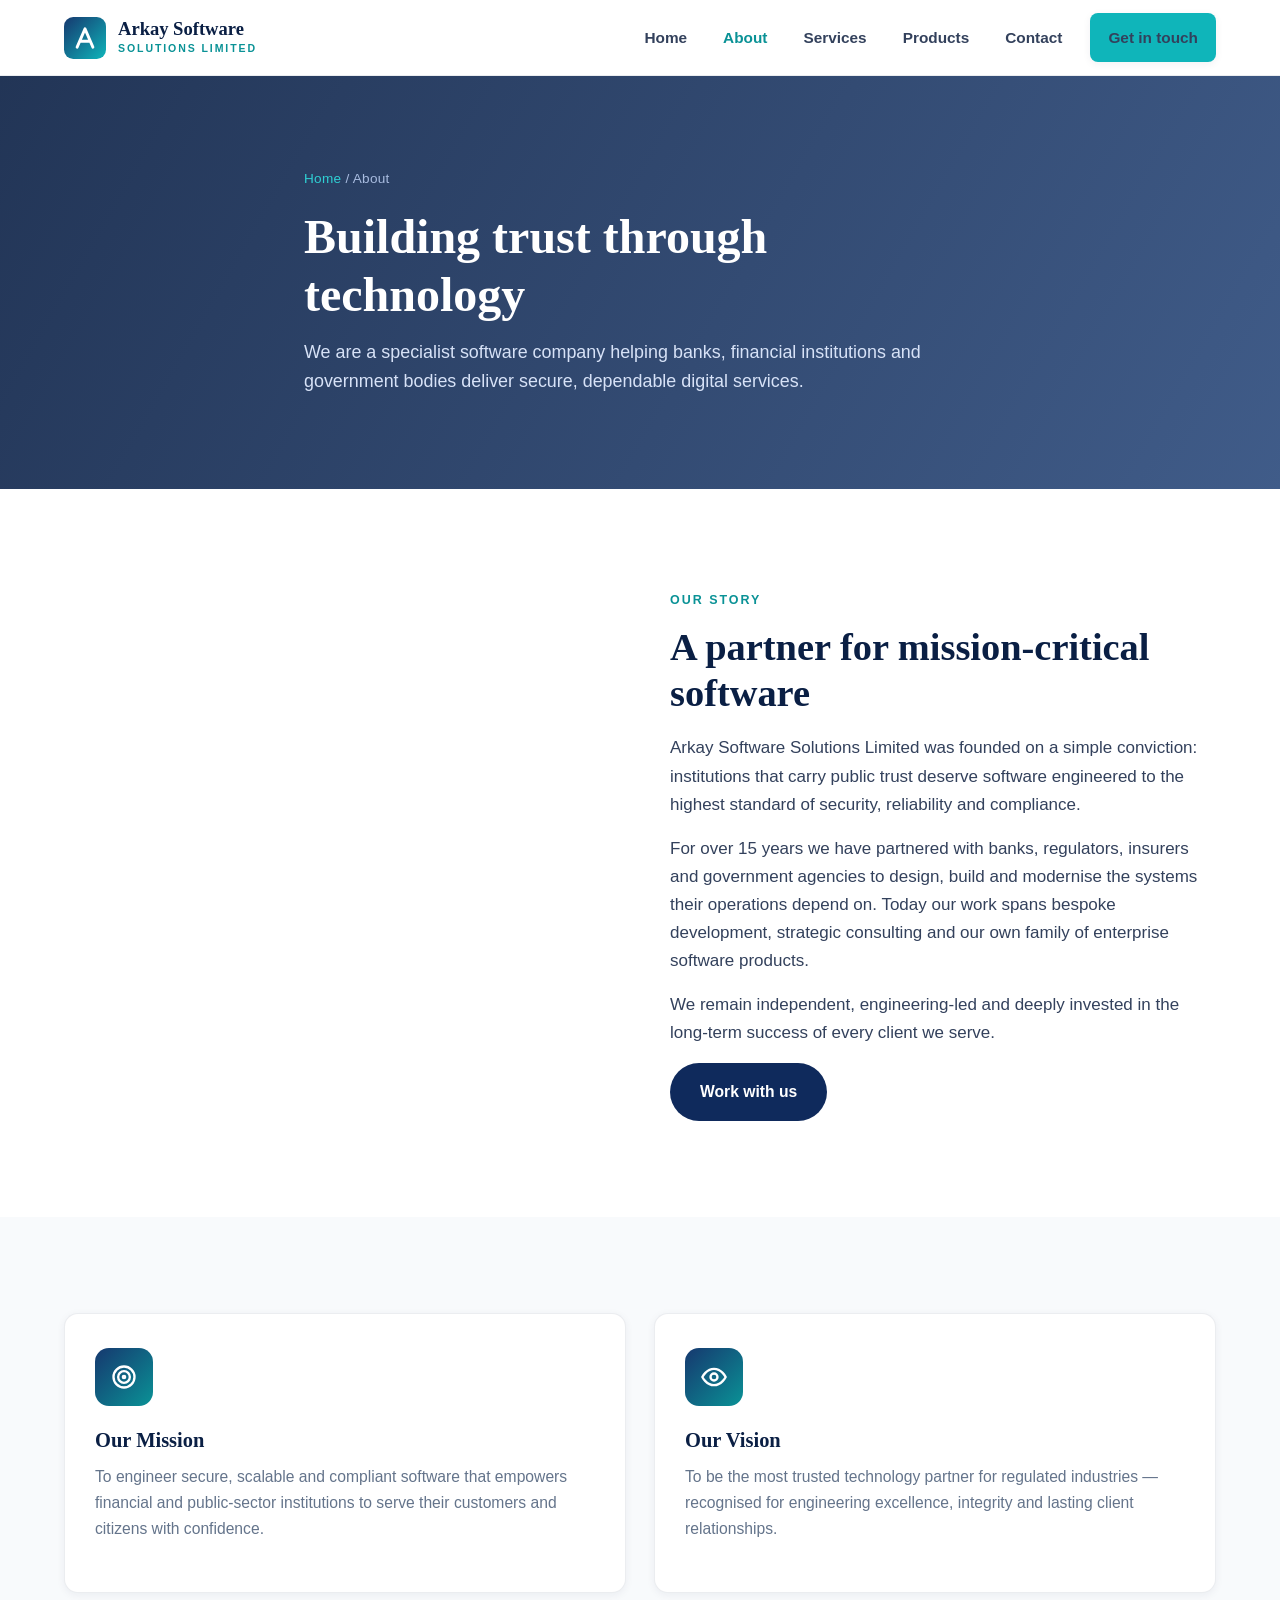
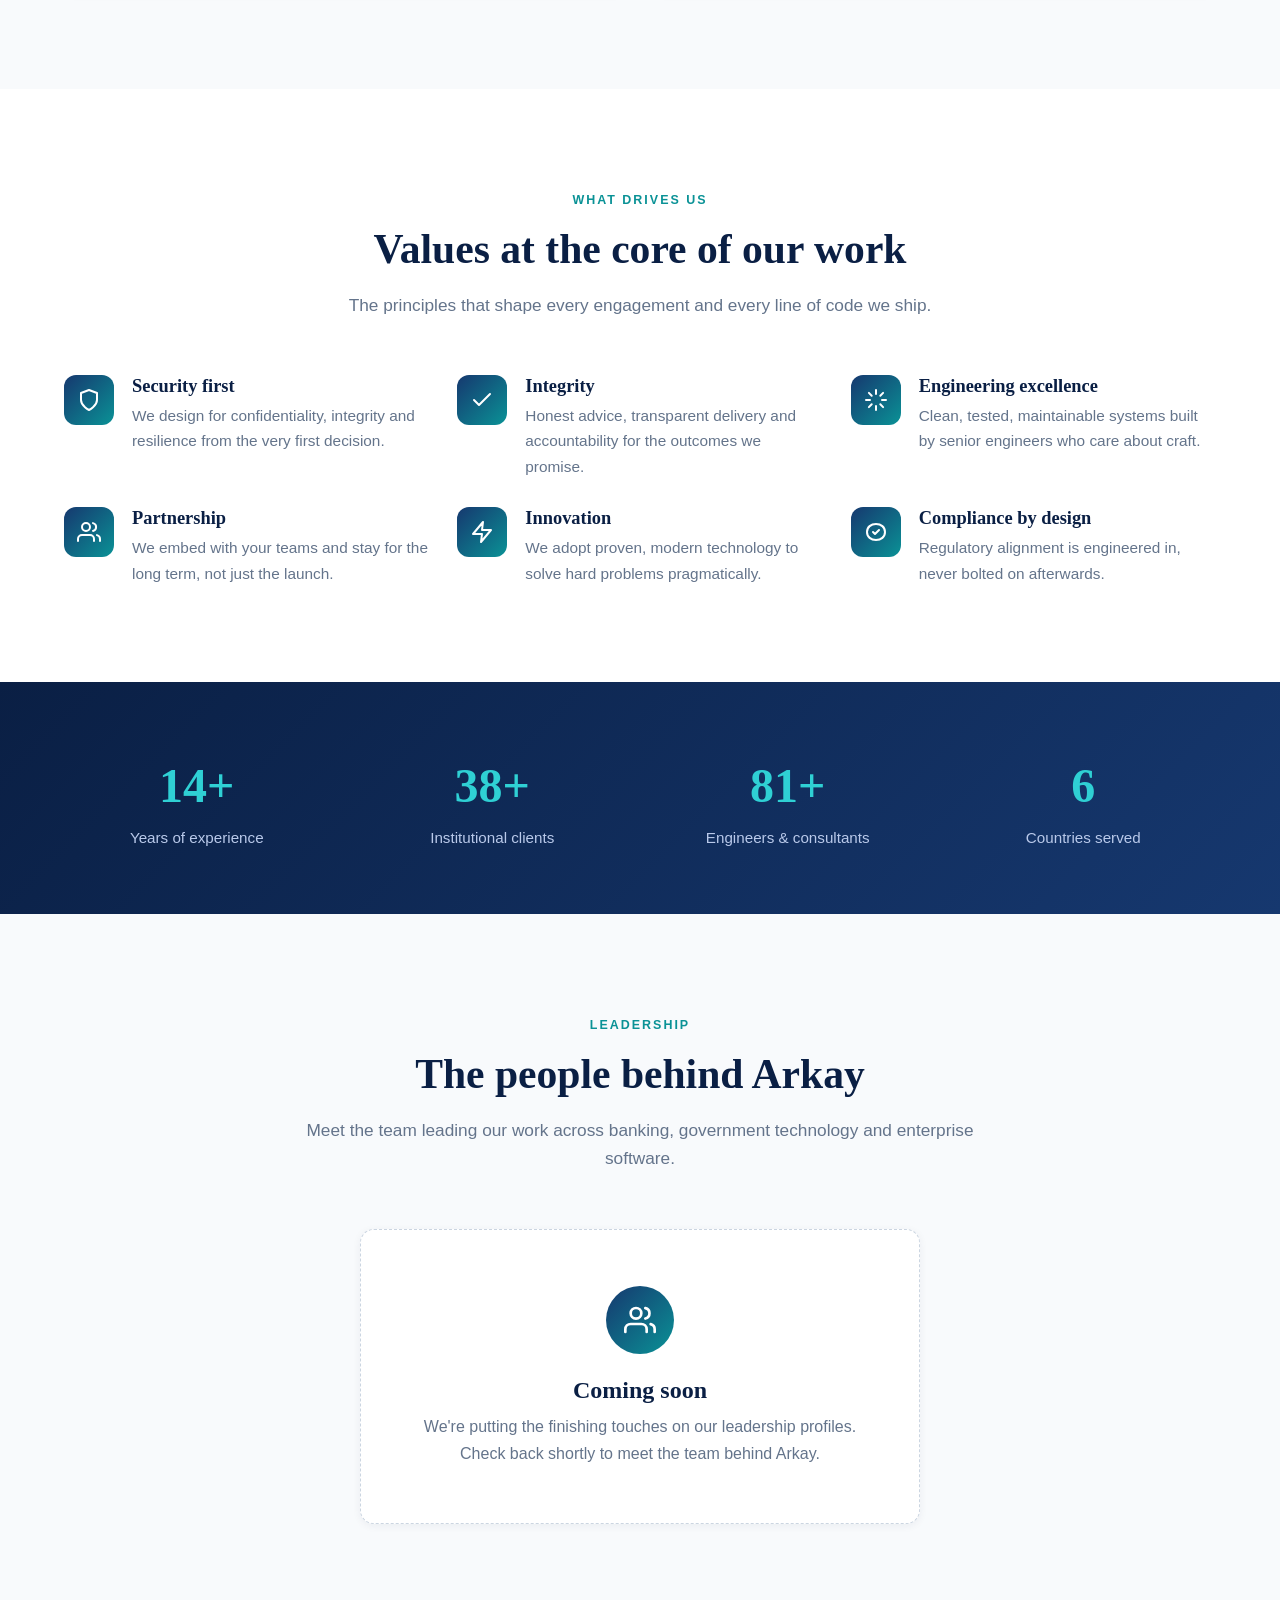
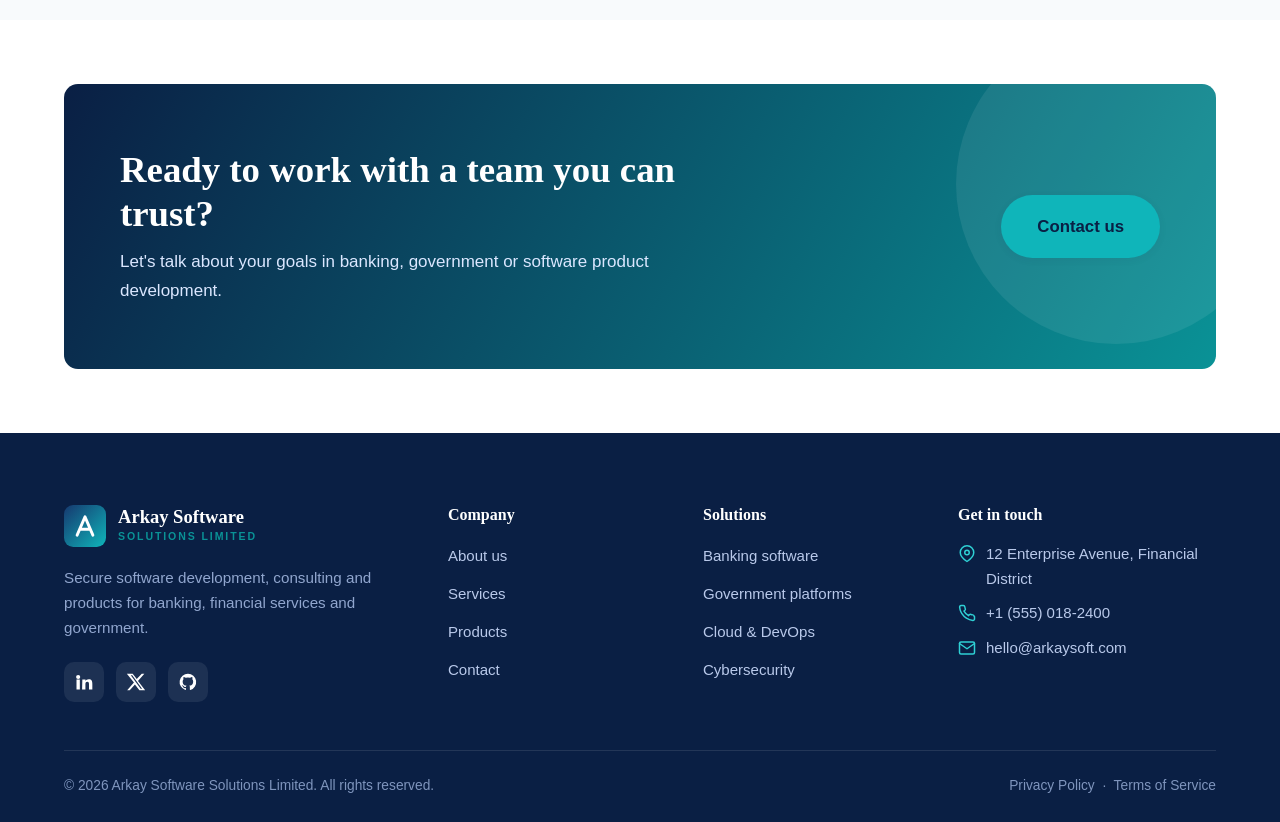
==== about.html @ 817b1aa1 "Add CNAME for custom domain; set leadership to coming soon - Add CNAME file (arkaysoft.com) so the G" ====
<!DOCTYPE html>
<html lang="en">
<head>
  <meta charset="UTF-8" />
  <meta name="viewport" content="width=device-width, initial-scale=1.0" />
  <title>About Us | Arkay Software Solutions Limited</title>
  <meta name="description" content="Learn about Arkay Software Solutions Limited — our mission, values and the team delivering secure software for banking and government since 2009." />
  <link rel="icon" type="image/svg+xml" href="assets/favicon.svg" />
  <link rel="preconnect" href="https://images.unsplash.com" />
  <link rel="stylesheet" href="css/styles.css" />
</head>
<body>
  <header class="site-header">
    <nav class="nav container" aria-label="Primary">
      <a class="brand" href="index.html" aria-label="Arkay Software Solutions — Home">
        <svg class="brand__mark" viewBox="0 0 64 64" aria-hidden="true">
          <defs><linearGradient id="bm" x1="0" y1="0" x2="1" y2="1"><stop offset="0" stop-color="#16386f"/><stop offset="1" stop-color="#0fb5ba"/></linearGradient></defs>
          <rect width="64" height="64" rx="14" fill="url(#bm)"/>
          <path d="M20 46 L32 18 L44 46 M24.5 37 H39.5" fill="none" stroke="#fff" stroke-width="4.4" stroke-linecap="round" stroke-linejoin="round"/>
        </svg>
        <span class="brand__text"><span class="brand__name">Arkay Software</span><span class="brand__tag">Solutions Limited</span></span>
      </a>
      <ul class="nav__links" id="nav-links">
        <li><a href="index.html">Home</a></li>
        <li><a href="about.html" class="active">About</a></li>
        <li><a href="services.html">Services</a></li>
        <li><a href="products.html">Products</a></li>
        <li><a href="contact.html">Contact</a></li>
        <li class="nav__cta"><a href="contact.html" class="btn btn--primary">Get in touch</a></li>
      </ul>
      <button class="nav__toggle" aria-label="Toggle navigation menu" aria-controls="nav-links" aria-expanded="false"><span></span><span></span><span></span></button>
    </nav>
  </header>

  <main>
    <!-- BANNER -->
    <section class="page-banner">
      <div class="container page-banner__inner">
        <div class="breadcrumb"><a href="index.html">Home</a> / About</div>
        <h1>Building trust through technology</h1>
        <p>We are a specialist software company helping banks, financial institutions and government bodies deliver secure, dependable digital services.</p>
      </div>
    </section>

    <!-- STORY -->
    <section class="section">
      <div class="container">
        <div class="split">
          <div class="split__media reveal">
            <img src="https://images.unsplash.com/photo-1600880292203-757bb62b4baf?auto=format&fit=crop&w=1000&q=80" alt="Arkay team in a strategy meeting" loading="lazy" />
            <div class="badge-float">
              <div class="num">2009</div>
              <div class="txt">The year Arkay was founded</div>
            </div>
          </div>
          <div class="split__body reveal">
            <span class="eyebrow">Our story</span>
            <h2>A partner for mission-critical software</h2>
            <p>Arkay Software Solutions Limited was founded on a simple conviction: institutions that carry public trust deserve software engineered to the highest standard of security, reliability and compliance.</p>
            <p>For over 15 years we have partnered with banks, regulators, insurers and government agencies to design, build and modernise the systems their operations depend on. Today our work spans bespoke development, strategic consulting and our own family of enterprise software products.</p>
            <p>We remain independent, engineering-led and deeply invested in the long-term success of every client we serve.</p>
            <a href="contact.html" class="btn btn--dark">Work with us</a>
          </div>
        </div>
      </div>
    </section>

    <!-- MISSION / VISION -->
    <section class="section section--muted">
      <div class="container">
        <div class="grid grid--2">
          <article class="card reveal">
            <div class="card__icon">
              <svg viewBox="0 0 24 24" fill="none" stroke="currentColor" stroke-width="2" stroke-linecap="round" stroke-linejoin="round"><circle cx="12" cy="12" r="9"/><circle cx="12" cy="12" r="5"/><circle cx="12" cy="12" r="1"/></svg>
            </div>
            <h3>Our Mission</h3>
            <p>To engineer secure, scalable and compliant software that empowers financial and public-sector institutions to serve their customers and citizens with confidence.</p>
          </article>
          <article class="card reveal">
            <div class="card__icon">
              <svg viewBox="0 0 24 24" fill="none" stroke="currentColor" stroke-width="2" stroke-linecap="round" stroke-linejoin="round"><path d="M2 12s3.5-7 10-7 10 7 10 7-3.5 7-10 7-10-7-10-7z"/><circle cx="12" cy="12" r="3"/></svg>
            </div>
            <h3>Our Vision</h3>
            <p>To be the most trusted technology partner for regulated industries — recognised for engineering excellence, integrity and lasting client relationships.</p>
          </article>
        </div>
      </div>
    </section>

    <!-- VALUES -->
    <section class="section">
      <div class="container">
        <div class="section-head section-head--center reveal">
          <span class="eyebrow">What drives us</span>
          <h2>Values at the core of our work</h2>
          <p>The principles that shape every engagement and every line of code we ship.</p>
        </div>
        <div class="grid grid--3">
          <div class="value-item reveal">
            <div class="value-item__icon"><svg viewBox="0 0 24 24" fill="none" stroke="currentColor" stroke-width="2" stroke-linecap="round" stroke-linejoin="round"><path d="M12 22s8-4 8-10V5l-8-3-8 3v7c0 6 8 10 8 10z"/></svg></div>
            <div><h3>Security first</h3><p>We design for confidentiality, integrity and resilience from the very first decision.</p></div>
          </div>
          <div class="value-item reveal">
            <div class="value-item__icon"><svg viewBox="0 0 24 24" fill="none" stroke="currentColor" stroke-width="2" stroke-linecap="round" stroke-linejoin="round"><path d="M20 6L9 17l-5-5"/></svg></div>
            <div><h3>Integrity</h3><p>Honest advice, transparent delivery and accountability for the outcomes we promise.</p></div>
          </div>
          <div class="value-item reveal">
            <div class="value-item__icon"><svg viewBox="0 0 24 24" fill="none" stroke="currentColor" stroke-width="2" stroke-linecap="round" stroke-linejoin="round"><path d="M12 2v4M12 18v4M4.9 4.9l2.8 2.8M16.3 16.3l2.8 2.8M2 12h4M18 12h4M4.9 19.1l2.8-2.8M16.3 7.7l2.8-2.8"/></svg></div>
            <div><h3>Engineering excellence</h3><p>Clean, tested, maintainable systems built by senior engineers who care about craft.</p></div>
          </div>
          <div class="value-item reveal">
            <div class="value-item__icon"><svg viewBox="0 0 24 24" fill="none" stroke="currentColor" stroke-width="2" stroke-linecap="round" stroke-linejoin="round"><path d="M17 21v-2a4 4 0 00-4-4H5a4 4 0 00-4 4v2"/><circle cx="9" cy="7" r="4"/><path d="M23 21v-2a4 4 0 00-3-3.9M16 3.1a4 4 0 010 7.8"/></svg></div>
            <div><h3>Partnership</h3><p>We embed with your teams and stay for the long term, not just the launch.</p></div>
          </div>
          <div class="value-item reveal">
            <div class="value-item__icon"><svg viewBox="0 0 24 24" fill="none" stroke="currentColor" stroke-width="2" stroke-linecap="round" stroke-linejoin="round"><polygon points="13 2 3 14 12 14 11 22 21 10 12 10 13 2"/></svg></div>
            <div><h3>Innovation</h3><p>We adopt proven, modern technology to solve hard problems pragmatically.</p></div>
          </div>
          <div class="value-item reveal">
            <div class="value-item__icon"><svg viewBox="0 0 24 24" fill="none" stroke="currentColor" stroke-width="2" stroke-linecap="round" stroke-linejoin="round"><path d="M9 12l2 2 4-4"/><path d="M21 12c0 5-4 8-9 8s-9-3-9-8 4-8 9-8 9 3 9 8z"/></svg></div>
            <div><h3>Compliance by design</h3><p>Regulatory alignment is engineered in, never bolted on afterwards.</p></div>
          </div>
        </div>
      </div>
    </section>

    <!-- STATS -->
    <section class="section section--tight section--navy">
      <div class="container">
        <div class="stats-band">
          <div class="reveal"><div class="num"><span data-count="15" data-suffix="+">0</span></div><div class="label">Years of experience</div></div>
          <div class="reveal"><div class="num"><span data-count="40" data-suffix="+">0</span></div><div class="label">Institutional clients</div></div>
          <div class="reveal"><div class="num"><span data-count="85" data-suffix="+">0</span></div><div class="label">Engineers &amp; consultants</div></div>
          <div class="reveal"><div class="num"><span data-count="6">0</span></div><div class="label">Countries served</div></div>
        </div>
      </div>
    </section>

    <!-- LEADERSHIP -->
    <section class="section section--muted">
      <div class="container">
        <div class="section-head section-head--center reveal">
          <span class="eyebrow">Leadership</span>
          <h2>The people behind Arkay</h2>
          <p>Meet the team leading our work across banking, government technology and enterprise software.</p>
        </div>
        <div class="coming-soon reveal">
          <div class="coming-soon__icon">
            <svg viewBox="0 0 24 24" fill="none" stroke="currentColor" stroke-width="2" stroke-linecap="round" stroke-linejoin="round"><path d="M17 21v-2a4 4 0 00-4-4H5a4 4 0 00-4 4v2"/><circle cx="9" cy="7" r="4"/><path d="M23 21v-2a4 4 0 00-3-3.9M16 3.1a4 4 0 010 7.8"/></svg>
          </div>
          <h3>Coming soon</h3>
          <p>We're putting the finishing touches on our leadership profiles. Check back shortly to meet the team behind Arkay.</p>
        </div>
      </div>
    </section>

    <!-- CTA -->
    <section class="section section--tight">
      <div class="container">
        <div class="cta-band reveal">
          <div class="cta-band__text">
            <h2>Ready to work with a team you can trust?</h2>
            <p>Let's talk about your goals in banking, government or software product development.</p>
          </div>
          <div class="cta-band__actions">
            <a href="contact.html" class="btn btn--primary btn--lg">Contact us</a>
          </div>
        </div>
      </div>
    </section>
  </main>

  <footer class="site-footer">
    <div class="container">
      <div class="footer-grid">
        <div class="footer footer-brand">
          <a class="brand" href="index.html" aria-label="Arkay Software Solutions — Home">
            <svg class="brand__mark" viewBox="0 0 64 64" aria-hidden="true">
              <defs><linearGradient id="fbm" x1="0" y1="0" x2="1" y2="1"><stop offset="0" stop-color="#16386f"/><stop offset="1" stop-color="#0fb5ba"/></linearGradient></defs>
              <rect width="64" height="64" rx="14" fill="url(#fbm)"/>
              <path d="M20 46 L32 18 L44 46 M24.5 37 H39.5" fill="none" stroke="#fff" stroke-width="4.4" stroke-linecap="round" stroke-linejoin="round"/>
            </svg>
            <span class="brand__text"><span class="brand__name">Arkay Software</span><span class="brand__tag">Solutions Limited</span></span>
          </a>
          <p>Secure software development, consulting and products for banking, financial services and government.</p>
          <div class="socials">
            <a href="#" aria-label="LinkedIn"><svg viewBox="0 0 24 24" fill="currentColor"><path d="M4.98 3.5A2.5 2.5 0 002.5 6a2.5 2.5 0 002.48 2.5A2.5 2.5 0 007.5 6 2.5 2.5 0 004.98 3.5zM3 9h4v12H3zM10 9h3.8v1.7h.05c.53-.95 1.83-1.95 3.77-1.95C21.4 8.75 22 11 22 14.1V21h-4v-6.1c0-1.45-.03-3.3-2-3.3-2 0-2.3 1.57-2.3 3.2V21h-4z"/></svg></a>
            <a href="#" aria-label="X"><svg viewBox="0 0 24 24" fill="currentColor"><path d="M18.9 2H22l-7.6 8.7L23 22h-6.9l-5.4-7-6.2 7H1.4l8.1-9.3L1 2h7l4.9 6.5zM17.6 20h1.7L7.5 3.9H5.7z"/></svg></a>
            <a href="#" aria-label="GitHub"><svg viewBox="0 0 24 24" fill="currentColor"><path d="M12 2a10 10 0 00-3.2 19.5c.5.1.7-.2.7-.5v-1.7c-2.8.6-3.4-1.3-3.4-1.3-.5-1.2-1.1-1.5-1.1-1.5-.9-.6.1-.6.1-.6 1 .1 1.5 1 1.5 1 .9 1.6 2.4 1.1 3 .8.1-.6.3-1.1.6-1.4-2.2-.2-4.6-1.1-4.6-5 0-1.1.4-2 1-2.7-.1-.3-.4-1.3.1-2.7 0 0 .8-.3 2.7 1a9.4 9.4 0 015 0c1.9-1.3 2.7-1 2.7-1 .5 1.4.2 2.4.1 2.7.6.7 1 1.6 1 2.7 0 3.9-2.3 4.8-4.6 5 .3.3.6.9.6 1.9v2.8c0 .3.2.6.7.5A10 10 0 0012 2z"/></svg></a>
          </div>
        </div>
        <div class="footer"><h4>Company</h4><ul><li><a href="about.html">About us</a></li><li><a href="services.html">Services</a></li><li><a href="products.html">Products</a></li><li><a href="contact.html">Contact</a></li></ul></div>
        <div class="footer"><h4>Solutions</h4><ul><li><a href="services.html">Banking software</a></li><li><a href="services.html">Government platforms</a></li><li><a href="services.html">Cloud &amp; DevOps</a></li><li><a href="services.html">Cybersecurity</a></li></ul></div>
        <div class="footer">
          <h4>Get in touch</h4>
          <ul class="footer-contact">
            <li><svg viewBox="0 0 24 24" fill="none" stroke="currentColor" stroke-width="2" stroke-linecap="round" stroke-linejoin="round"><path d="M21 10c0 6-9 12-9 12s-9-6-9-12a9 9 0 0118 0z"/><circle cx="12" cy="10" r="3"/></svg>12 Enterprise Avenue, Financial District</li>
            <li><svg viewBox="0 0 24 24" fill="none" stroke="currentColor" stroke-width="2" stroke-linecap="round" stroke-linejoin="round"><path d="M22 16.9v3a2 2 0 01-2.2 2 19.8 19.8 0 01-8.6-3 19.5 19.5 0 01-6-6 19.8 19.8 0 01-3-8.6A2 2 0 014.1 2h3a2 2 0 012 1.7c.1.9.3 1.8.6 2.6a2 2 0 01-.5 2.1L8 9.5a16 16 0 006 6l1.1-1.1a2 2 0 012.1-.5c.8.3 1.7.5 2.6.6a2 2 0 011.7 2z"/></svg>+1 (555) 018-2400</li>
            <li><svg viewBox="0 0 24 24" fill="none" stroke="currentColor" stroke-width="2" stroke-linecap="round" stroke-linejoin="round"><rect x="2" y="4" width="20" height="16" rx="2"/><path d="M22 6l-10 7L2 6"/></svg>hello@arkaysoft.com</li>
          </ul>
        </div>
      </div>
      <div class="footer-bottom">
        <span>&copy; <span data-year>2025</span> Arkay Software Solutions Limited. All rights reserved.</span>
        <span><a href="#">Privacy Policy</a> &nbsp;·&nbsp; <a href="#">Terms of Service</a></span>
      </div>
    </div>
  </footer>

  <script src="js/main.js"></script>
</body>
</html>
---- css/styles.css ----
/* ==========================================================================
   Arkay Software Solutions Limited — Global Stylesheet
   Design system: trust-oriented navy + teal, generous whitespace,
   accessible contrast, responsive from 360px up.
   ========================================================================== */

:root {
  /* Brand palette */
  --navy-900: #0a1f44;
  --navy-800: #0f2a5c;
  --navy-700: #16386f;
  --navy-600: #1e4a8a;
  --teal-500: #0fb5ba;
  --teal-400: #2fd0d4;
  --teal-600: #0a9296;
  --gold-500: #f5a623;

  --ink: #14213d;
  --slate-700: #33415c;
  --slate-500: #64748b;
  --slate-300: #cbd5e1;
  --slate-100: #f1f5f9;
  --slate-50: #f8fafc;
  --white: #ffffff;

  --success: #16a34a;

  /* Typography */
  --font-sans: "Segoe UI", Roboto, "Helvetica Neue", Arial, system-ui, sans-serif;
  --font-head: "Georgia", "Times New Roman", serif;

  /* Layout */
  --maxw: 1200px;
  --radius: 14px;
  --radius-sm: 8px;
  --shadow-sm: 0 2px 8px rgba(10, 31, 68, 0.06);
  --shadow-md: 0 12px 32px rgba(10, 31, 68, 0.12);
  --shadow-lg: 0 24px 60px rgba(10, 31, 68, 0.18);
  --transition: 0.28s cubic-bezier(0.4, 0, 0.2, 1);

  --header-h: 76px;
}

/* Reset ------------------------------------------------------------------ */
*,
*::before,
*::after { box-sizing: border-box; }

html { scroll-behavior: smooth; -webkit-text-size-adjust: 100%; }

body {
  margin: 0;
  font-family: var(--font-sans);
  color: var(--ink);
  background: var(--white);
  line-height: 1.65;
  font-size: 17px;
  -webkit-font-smoothing: antialiased;
}

img { max-width: 100%; display: block; }

a { color: var(--navy-600); text-decoration: none; transition: color var(--transition); }
a:hover { color: var(--teal-600); }

h1, h2, h3, h4 { font-family: var(--font-head); color: var(--navy-900); line-height: 1.2; font-weight: 700; }

p { margin: 0 0 1rem; }

::selection { background: var(--teal-400); color: var(--navy-900); }

/* Utility ---------------------------------------------------------------- */
.container { width: 100%; max-width: var(--maxw); margin-inline: auto; padding-inline: 24px; }

.section { padding-block: 96px; }
.section--tight { padding-block: 64px; }
.section--muted { background: var(--slate-50); }
.section--navy {
  background: linear-gradient(135deg, var(--navy-900), var(--navy-700));
  color: #dbe7ff;
}
.section--navy h2, .section--navy h3 { color: var(--white); }

.eyebrow {
  display: inline-block;
  font-family: var(--font-sans);
  text-transform: uppercase;
  letter-spacing: 0.16em;
  font-size: 0.78rem;
  font-weight: 700;
  color: var(--teal-600);
  margin-bottom: 14px;
}
.section--navy .eyebrow { color: var(--teal-400); }

.section-head { max-width: 720px; margin-bottom: 56px; }
.section-head--center { margin-inline: auto; text-align: center; }
.section-head h2 { font-size: clamp(1.8rem, 3.4vw, 2.6rem); margin: 0 0 16px; }
.section-head p { color: var(--slate-500); font-size: 1.08rem; margin: 0; }
.section--navy .section-head p { color: #b9c9ea; }

.text-teal { color: var(--teal-500); }

/* Buttons ---------------------------------------------------------------- */
.btn {
  display: inline-flex;
  align-items: center;
  gap: 10px;
  font-family: var(--font-sans);
  font-weight: 600;
  font-size: 0.98rem;
  padding: 14px 28px;
  border-radius: 999px;
  border: 2px solid transparent;
  cursor: pointer;
  transition: transform var(--transition), box-shadow var(--transition),
    background var(--transition), color var(--transition);
  white-space: nowrap;
}
.btn:hover { transform: translateY(-2px); }
.btn--primary { background: var(--teal-500); color: var(--navy-900); box-shadow: var(--shadow-sm); }
.btn--primary:hover { background: var(--teal-400); color: var(--navy-900); box-shadow: var(--shadow-md); }
.btn--ghost { background: transparent; color: var(--white); border-color: rgba(255, 255, 255, 0.55); }
.btn--ghost:hover { background: rgba(255, 255, 255, 0.12); color: var(--white); }
.btn--dark { background: var(--navy-800); color: var(--white); }
.btn--dark:hover { background: var(--navy-900); color: var(--white); }
.btn--lg { padding: 16px 34px; font-size: 1.05rem; }

/* Header ----------------------------------------------------------------- */
.site-header {
  position: sticky;
  top: 0;
  z-index: 100;
  height: var(--header-h);
  background: rgba(255, 255, 255, 0.88);
  backdrop-filter: saturate(180%) blur(12px);
  border-bottom: 1px solid rgba(10, 31, 68, 0.08);
  transition: box-shadow var(--transition);
}
.site-header.scrolled { box-shadow: var(--shadow-sm); }
.nav {
  height: 100%;
  display: flex;
  align-items: center;
  justify-content: space-between;
  gap: 24px;
}
.brand { display: flex; align-items: center; gap: 12px; font-family: var(--font-head); font-weight: 700; }
.brand__mark { width: 42px; height: 42px; flex: none; }
.brand__text { line-height: 1.05; }
.brand__name { font-size: 1.16rem; color: var(--navy-900); display: block; }
.brand__tag { font-family: var(--font-sans); font-size: 0.66rem; letter-spacing: 0.18em; text-transform: uppercase; color: var(--teal-600); font-weight: 700; }

.nav__links { display: flex; align-items: center; gap: 4px; list-style: none; margin: 0; padding: 0; }
.nav__links a {
  display: block;
  padding: 10px 16px;
  font-family: var(--font-sans);
  font-weight: 600;
  font-size: 0.96rem;
  color: var(--slate-700);
  border-radius: var(--radius-sm);
}
.nav__links a:hover { color: var(--navy-900); background: var(--slate-100); }
.nav__links a.active { color: var(--teal-600); }
.nav__cta { margin-left: 8px; }

.nav__toggle {
  display: none;
  width: 44px; height: 44px;
  border: none; background: transparent; cursor: pointer;
  flex-direction: column; justify-content: center; gap: 5px;
}
.nav__toggle span { display: block; height: 2.5px; width: 24px; background: var(--navy-900); border-radius: 2px; transition: transform var(--transition), opacity var(--transition); }
.nav__toggle.open span:nth-child(1) { transform: translateY(7.5px) rotate(45deg); }
.nav__toggle.open span:nth-child(2) { opacity: 0; }
.nav__toggle.open span:nth-child(3) { transform: translateY(-7.5px) rotate(-45deg); }

/* Hero ------------------------------------------------------------------- */
.hero {
  position: relative;
  color: var(--white);
  padding-block: 120px;
  overflow: hidden;
  background: linear-gradient(120deg, rgba(10, 31, 68, 0.92), rgba(15, 42, 92, 0.80)),
    url("https://images.unsplash.com/photo-1451187580459-43490279c0fa?auto=format&fit=crop&w=1920&q=80") center/cover no-repeat;
}
.hero::after {
  content: "";
  position: absolute; inset: 0;
  background: radial-gradient(circle at 78% 30%, rgba(15, 181, 186, 0.28), transparent 45%);
  pointer-events: none;
}
.hero__inner { position: relative; z-index: 1; max-width: 720px; }
.hero__badge {
  display: inline-flex; align-items: center; gap: 8px;
  background: rgba(255, 255, 255, 0.1);
  border: 1px solid rgba(255, 255, 255, 0.22);
  padding: 8px 16px; border-radius: 999px;
  font-size: 0.82rem; font-weight: 600; letter-spacing: 0.04em; margin-bottom: 26px;
}
.hero__badge .dot { width: 8px; height: 8px; border-radius: 50%; background: var(--teal-400); box-shadow: 0 0 0 4px rgba(47, 208, 212, 0.25); }
.hero h1 { color: var(--white); font-size: clamp(2.2rem, 5.2vw, 3.8rem); margin: 0 0 22px; }
.hero h1 span { color: var(--teal-400); }
.hero__lead { font-size: 1.2rem; color: #d7e2f7; max-width: 600px; margin-bottom: 34px; }
.hero__actions { display: flex; flex-wrap: wrap; gap: 16px; }
.hero__stats {
  display: flex; flex-wrap: wrap; gap: 40px; margin-top: 56px;
  padding-top: 34px; border-top: 1px solid rgba(255, 255, 255, 0.16);
}
.hero__stat .num { font-family: var(--font-head); font-size: 2.2rem; font-weight: 700; color: var(--white); }
.hero__stat .label { font-size: 0.86rem; color: #b9c9ea; letter-spacing: 0.03em; }

/* Page banner (interior pages) ------------------------------------------ */
.page-banner {
  position: relative;
  color: var(--white);
  padding-block: 92px;
  background: linear-gradient(120deg, rgba(10, 31, 68, 0.90), rgba(22, 56, 111, 0.82)),
    url("https://images.unsplash.com/photo-1497366216548-37526070297c?auto=format&fit=crop&w=1920&q=80") center/cover no-repeat;
}
.page-banner__inner { position: relative; z-index: 1; max-width: 720px; }
.page-banner h1 { color: var(--white); font-size: clamp(2rem, 4.4vw, 3rem); margin: 0 0 14px; }
.page-banner p { color: #d7e2f7; font-size: 1.12rem; margin: 0; max-width: 620px; }
.breadcrumb { font-family: var(--font-sans); font-size: 0.85rem; color: #a9bce0; margin-bottom: 18px; letter-spacing: 0.02em; }
.breadcrumb a { color: var(--teal-400); }

/* Trust bar -------------------------------------------------------------- */
.trustbar { background: var(--white); border-bottom: 1px solid var(--slate-100); }
.trustbar__inner { display: flex; flex-wrap: wrap; align-items: center; justify-content: center; gap: 14px 44px; padding-block: 28px; }
.trustbar__label { font-size: 0.8rem; text-transform: uppercase; letter-spacing: 0.16em; color: var(--slate-500); font-weight: 700; }
.trustbar__item { display: flex; align-items: center; gap: 10px; color: var(--slate-700); font-weight: 600; font-size: 0.95rem; }
.trustbar__item svg { width: 22px; height: 22px; color: var(--teal-600); }

/* Grid + cards ----------------------------------------------------------- */
.grid { display: grid; gap: 28px; }
.grid--2 { grid-template-columns: repeat(2, 1fr); }
.grid--3 { grid-template-columns: repeat(3, 1fr); }
.grid--4 { grid-template-columns: repeat(4, 1fr); }

.card {
  background: var(--white);
  border: 1px solid rgba(10, 31, 68, 0.08);
  border-radius: var(--radius);
  padding: 34px 30px;
  box-shadow: var(--shadow-sm);
  transition: transform var(--transition), box-shadow var(--transition), border-color var(--transition);
  height: 100%;
}
.card:hover { transform: translateY(-6px); box-shadow: var(--shadow-md); border-color: rgba(15, 181, 186, 0.35); }
.card__icon {
  width: 58px; height: 58px; border-radius: 14px;
  display: grid; place-items: center; margin-bottom: 22px;
  background: linear-gradient(135deg, var(--navy-700), var(--teal-600));
  color: var(--white);
}
.card__icon svg { width: 28px; height: 28px; }
.card h3 { font-size: 1.28rem; margin: 0 0 12px; }
.card p { color: var(--slate-500); margin: 0 0 16px; font-size: 0.98rem; }
.card__link { font-family: var(--font-sans); font-weight: 700; font-size: 0.9rem; color: var(--teal-600); display: inline-flex; align-items: center; gap: 6px; }
.card__link svg { width: 16px; height: 16px; transition: transform var(--transition); }
.card:hover .card__link svg { transform: translateX(4px); }
.card ul { margin: 0; padding-left: 18px; color: var(--slate-500); font-size: 0.95rem; }
.card ul li { margin-bottom: 6px; }

/* Feature split ---------------------------------------------------------- */
.split { display: grid; grid-template-columns: 1fr 1fr; gap: 60px; align-items: center; }
.split--reverse .split__media { order: 2; }
.split__media { position: relative; }
.split__media img { border-radius: var(--radius); box-shadow: var(--shadow-md); width: 100%; object-fit: cover; }
.split__media .badge-float {
  position: absolute; bottom: -22px; left: -22px;
  background: var(--white); border-radius: var(--radius);
  box-shadow: var(--shadow-md); padding: 18px 22px;
  display: flex; align-items: center; gap: 14px; max-width: 260px;
}
.split__media .badge-float .num { font-family: var(--font-head); font-size: 1.7rem; color: var(--navy-900); font-weight: 700; }
.split__media .badge-float .txt { font-size: 0.82rem; color: var(--slate-500); }
.split h2 { font-size: clamp(1.7rem, 3vw, 2.4rem); margin: 0 0 18px; }
.split p { color: var(--slate-700); }

.check-list { list-style: none; margin: 22px 0 30px; padding: 0; }
.check-list li { display: flex; align-items: flex-start; gap: 12px; margin-bottom: 14px; color: var(--slate-700); }
.check-list svg { width: 22px; height: 22px; flex: none; color: var(--teal-600); margin-top: 2px; }

/* Stats band ------------------------------------------------------------- */
.stats-band { display: grid; grid-template-columns: repeat(4, 1fr); gap: 30px; text-align: center; }
.stats-band .num { font-family: var(--font-head); font-size: clamp(2rem, 4vw, 3rem); font-weight: 700; color: var(--white); }
.stats-band .num span { color: var(--teal-400); }
.stats-band .label { color: #b9c9ea; font-size: 0.95rem; }

/* Industries ------------------------------------------------------------- */
.industry-card {
  position: relative; border-radius: var(--radius); overflow: hidden;
  min-height: 320px; display: flex; align-items: flex-end;
  color: var(--white); box-shadow: var(--shadow-sm);
  transition: transform var(--transition), box-shadow var(--transition);
}
.industry-card:hover { transform: translateY(-6px); box-shadow: var(--shadow-lg); }
.industry-card img { position: absolute; inset: 0; width: 100%; height: 100%; object-fit: cover; z-index: 0; transition: transform 0.5s ease; }
.industry-card:hover img { transform: scale(1.06); }
.industry-card::after { content: ""; position: absolute; inset: 0; background: linear-gradient(180deg, rgba(10, 31, 68, 0) 30%, rgba(10, 31, 68, 0.92) 100%); z-index: 1; }
.industry-card__body { position: relative; z-index: 2; padding: 28px; }
.industry-card__body h3 { color: var(--white); font-size: 1.35rem; margin: 0 0 8px; }
.industry-card__body p { color: #d7e2f7; font-size: 0.94rem; margin: 0; }

/* Process ---------------------------------------------------------------- */
.process { counter-reset: step; display: grid; grid-template-columns: repeat(4, 1fr); gap: 28px; }
.process__step { position: relative; padding-top: 20px; }
.process__step .n {
  width: 52px; height: 52px; border-radius: 50%;
  background: var(--white); border: 2px solid var(--teal-500);
  color: var(--navy-900); font-family: var(--font-head); font-weight: 700; font-size: 1.3rem;
  display: grid; place-items: center; margin-bottom: 18px;
}
.process__step h3 { font-size: 1.15rem; margin: 0 0 8px; }
.process__step p { color: var(--slate-500); font-size: 0.95rem; margin: 0; }

/* Testimonials ----------------------------------------------------------- */
.quote-card { background: var(--white); border-radius: var(--radius); padding: 34px; box-shadow: var(--shadow-sm); border: 1px solid rgba(10,31,68,0.06); height: 100%; }
.quote-card .stars { color: var(--gold-500); margin-bottom: 14px; letter-spacing: 2px; }
.quote-card blockquote { margin: 0 0 22px; font-size: 1.05rem; color: var(--slate-700); font-style: italic; }
.quote-card .who { display: flex; align-items: center; gap: 14px; }
.quote-card .avatar { width: 46px; height: 46px; border-radius: 50%; background: linear-gradient(135deg, var(--navy-700), var(--teal-600)); color: #fff; display: grid; place-items: center; font-weight: 700; font-family: var(--font-head); }
.quote-card .who strong { display: block; color: var(--navy-900); font-family: var(--font-sans); font-size: 0.98rem; }
.quote-card .who span { font-size: 0.85rem; color: var(--slate-500); }

/* Products --------------------------------------------------------------- */
.product {
  display: grid; grid-template-columns: 1.05fr 1fr; gap: 44px; align-items: center;
  background: var(--white); border: 1px solid rgba(10,31,68,0.08);
  border-radius: var(--radius); overflow: hidden; box-shadow: var(--shadow-sm);
}
.product + .product { margin-top: 40px; }
.product--reverse .product__media { order: 2; }
.product__media { min-height: 320px; position: relative; }
.product__media img { position: absolute; inset: 0; width: 100%; height: 100%; object-fit: cover; }
.product__body { padding: 44px; }
.product__tag { display: inline-block; font-size: 0.72rem; text-transform: uppercase; letter-spacing: 0.14em; font-weight: 700; color: var(--teal-600); background: rgba(15,181,186,0.1); padding: 5px 12px; border-radius: 999px; margin-bottom: 16px; }
.product__body h3 { font-size: 1.6rem; margin: 0 0 14px; }
.product__body p { color: var(--slate-500); }
.tag-row { display: flex; flex-wrap: wrap; gap: 8px; margin-top: 20px; }
.pill { font-size: 0.8rem; font-weight: 600; color: var(--slate-700); background: var(--slate-100); padding: 6px 14px; border-radius: 999px; }

/* CTA band --------------------------------------------------------------- */
.cta-band {
  position: relative; overflow: hidden; border-radius: var(--radius);
  padding: 64px 56px; color: var(--white);
  background: linear-gradient(120deg, var(--navy-900), var(--teal-600));
  display: flex; align-items: center; justify-content: space-between; gap: 40px; flex-wrap: wrap;
}
.cta-band::after { content: ""; position: absolute; right: -60px; top: -60px; width: 320px; height: 320px; border-radius: 50%; background: rgba(255,255,255,0.08); }
.cta-band__text { position: relative; z-index: 1; max-width: 620px; }
.cta-band h2 { color: var(--white); font-size: clamp(1.7rem, 3vw, 2.3rem); margin: 0 0 12px; }
.cta-band p { color: #dbe7ff; margin: 0; }
.cta-band__actions { position: relative; z-index: 1; display: flex; gap: 14px; flex-wrap: wrap; }

/* Contact ---------------------------------------------------------------- */
.contact-grid { display: grid; grid-template-columns: 1fr 1.1fr; gap: 50px; }
.info-item { display: flex; gap: 16px; margin-bottom: 26px; }
.info-item__icon { width: 48px; height: 48px; flex: none; border-radius: 12px; background: var(--slate-100); color: var(--teal-600); display: grid; place-items: center; }
.info-item__icon svg { width: 22px; height: 22px; }
.info-item h4 { margin: 0 0 4px; font-size: 1.05rem; }
.info-item p { margin: 0; color: var(--slate-500); font-size: 0.96rem; }

.form-card { background: var(--white); border-radius: var(--radius); box-shadow: var(--shadow-md); padding: 40px; border: 1px solid rgba(10,31,68,0.06); }
.field { margin-bottom: 20px; }
.field label { display: block; font-weight: 600; font-size: 0.9rem; margin-bottom: 8px; color: var(--navy-800); }
.field input, .field select, .field textarea {
  width: 100%; font-family: var(--font-sans); font-size: 1rem;
  padding: 13px 16px; border: 1.5px solid var(--slate-300); border-radius: var(--radius-sm);
  background: var(--slate-50); color: var(--ink); transition: border-color var(--transition), box-shadow var(--transition);
}
.field input:focus, .field select:focus, .field textarea:focus {
  outline: none; border-color: var(--teal-500); background: var(--white);
  box-shadow: 0 0 0 4px rgba(15, 181, 186, 0.14);
}
.field textarea { resize: vertical; min-height: 130px; }
.field-row { display: grid; grid-template-columns: 1fr 1fr; gap: 20px; }
.form-note { font-size: 0.85rem; color: var(--slate-500); margin-top: 6px; }
.form-status { margin-top: 16px; padding: 14px 18px; border-radius: var(--radius-sm); font-size: 0.95rem; font-weight: 600; display: none; }
.form-status.show { display: block; }
.form-status.ok { background: rgba(22, 163, 74, 0.1); color: var(--success); border: 1px solid rgba(22,163,74,0.3); }
.form-status.err { background: rgba(220, 38, 38, 0.08); color: #dc2626; border: 1px solid rgba(220,38,38,0.3); }

/* Value / about ---------------------------------------------------------- */
.value-item { display: flex; gap: 18px; align-items: flex-start; }
.value-item__icon { width: 50px; height: 50px; flex: none; border-radius: 12px; background: linear-gradient(135deg, var(--navy-700), var(--teal-600)); color: #fff; display: grid; place-items: center; }
.value-item__icon svg { width: 24px; height: 24px; }
.value-item h3 { font-size: 1.15rem; margin: 0 0 6px; }
.value-item p { color: var(--slate-500); font-size: 0.96rem; margin: 0; }

.team-card { text-align: center; }
.team-card .photo { width: 100%; aspect-ratio: 1/1; border-radius: var(--radius); object-fit: cover; margin-bottom: 18px; box-shadow: var(--shadow-sm); }
.team-card h3 { font-size: 1.15rem; margin: 0 0 4px; }
.team-card .role { color: var(--teal-600); font-weight: 600; font-size: 0.9rem; font-family: var(--font-sans); }

.coming-soon {
  max-width: 560px; margin-inline: auto; text-align: center;
  background: var(--white); border: 1px dashed var(--slate-300);
  border-radius: var(--radius); padding: 56px 40px; box-shadow: var(--shadow-sm);
}
.coming-soon__icon {
  width: 68px; height: 68px; margin: 0 auto 22px; border-radius: 50%;
  display: grid; place-items: center; color: var(--white);
  background: linear-gradient(135deg, var(--navy-700), var(--teal-600));
}
.coming-soon__icon svg { width: 32px; height: 32px; }
.coming-soon h3 { font-size: 1.5rem; margin: 0 0 10px; }
.coming-soon p { color: var(--slate-500); margin: 0; font-size: 1rem; }

/* FAQ -------------------------------------------------------------------- */
.faq { max-width: 820px; margin-inline: auto; }
.faq__item { border: 1px solid rgba(10,31,68,0.1); border-radius: var(--radius-sm); margin-bottom: 14px; overflow: hidden; background: var(--white); }
.faq__q { width: 100%; text-align: left; background: none; border: none; cursor: pointer; padding: 20px 24px; font-family: var(--font-head); font-weight: 700; font-size: 1.08rem; color: var(--navy-900); display: flex; justify-content: space-between; align-items: center; gap: 16px; }
.faq__q .icon { flex: none; width: 24px; height: 24px; transition: transform var(--transition); color: var(--teal-600); }
.faq__item.open .faq__q .icon { transform: rotate(45deg); }
.faq__a { max-height: 0; overflow: hidden; transition: max-height var(--transition); }
.faq__a p { padding: 0 24px 22px; margin: 0; color: var(--slate-500); }

/* Footer ----------------------------------------------------------------- */
.site-footer { background: var(--navy-900); color: #b9c9ea; padding-top: 72px; }
.footer-grid { display: grid; grid-template-columns: 1.6fr 1fr 1fr 1.2fr; gap: 40px; padding-bottom: 48px; }
.footer-brand .brand__name { color: #fff; }
.footer-brand p { color: #91a6ce; font-size: 0.95rem; margin: 18px 0 22px; max-width: 320px; }
.footer h4 { color: #fff; font-size: 1rem; margin: 0 0 18px; }
.footer ul { list-style: none; margin: 0; padding: 0; }
.footer ul li { margin-bottom: 10px; }
.footer ul a { color: #b9c9ea; font-size: 0.94rem; }
.footer ul a:hover { color: var(--teal-400); }
.footer-contact li { display: flex; gap: 10px; align-items: flex-start; font-size: 0.94rem; }
.footer-contact svg { width: 18px; height: 18px; flex: none; color: var(--teal-400); margin-top: 3px; }
.socials { display: flex; gap: 12px; margin-top: 20px; }
.socials a { width: 40px; height: 40px; border-radius: 10px; background: rgba(255,255,255,0.08); display: grid; place-items: center; color: #fff; transition: background var(--transition), transform var(--transition); }
.socials a:hover { background: var(--teal-600); transform: translateY(-3px); color: #fff; }
.socials svg { width: 20px; height: 20px; }
.footer-bottom { border-top: 1px solid rgba(255,255,255,0.1); padding-block: 24px; display: flex; justify-content: space-between; flex-wrap: wrap; gap: 12px; font-size: 0.86rem; color: #7f95bd; }
.footer-bottom a { color: #7f95bd; }
.footer-bottom a:hover { color: var(--teal-400); }

/* Reveal on scroll ------------------------------------------------------- */
.reveal { opacity: 0; transform: translateY(28px); transition: opacity 0.7s ease, transform 0.7s ease; }
.reveal.visible { opacity: 1; transform: none; }

/* Responsive ------------------------------------------------------------- */
@media (max-width: 960px) {
  .grid--3, .grid--4 { grid-template-columns: repeat(2, 1fr); }
  .split, .contact-grid, .product { grid-template-columns: 1fr; gap: 36px; }
  .split--reverse .split__media, .product--reverse .product__media { order: 0; }
  .stats-band { grid-template-columns: repeat(2, 1fr); }
  .process { grid-template-columns: repeat(2, 1fr); }
  .footer-grid { grid-template-columns: 1fr 1fr; }
  .product__media { min-height: 260px; }
}

@media (max-width: 720px) {
  .nav__links {
    position: fixed;
    top: var(--header-h); left: 0; right: 0;
    flex-direction: column; align-items: stretch;
    background: var(--white);
    padding: 16px 20px 28px;
    gap: 4px;
    box-shadow: var(--shadow-md);
    transform: translateY(-140%);
    transition: transform var(--transition);
    max-height: calc(100vh - var(--header-h)); overflow-y: auto;
  }
  .nav__links.open { transform: translateY(0); }
  .nav__links a { padding: 14px 12px; border-radius: var(--radius-sm); }
  .nav__cta { margin: 8px 0 0; }
  .nav__cta .btn { width: 100%; justify-content: center; }
  .nav__toggle { display: flex; }
  .section { padding-block: 68px; }
  .hero { padding-block: 88px; }
  .hero__stats { gap: 26px; }
  .cta-band { padding: 44px 30px; }
  .grid--3, .grid--4, .field-row { grid-template-columns: 1fr; }
  .split__media .badge-float { left: 12px; bottom: 12px; }
}

@media (max-width: 420px) {
  body { font-size: 16px; }
  .stats-band, .footer-grid { grid-template-columns: 1fr; }
  .process { grid-template-columns: 1fr; }
  .product__body, .form-card { padding: 28px 22px; }
}

@media (prefers-reduced-motion: reduce) {
  html { scroll-behavior: auto; }
  .reveal { opacity: 1; transform: none; transition: none; }
  * { animation: none !important; }
}
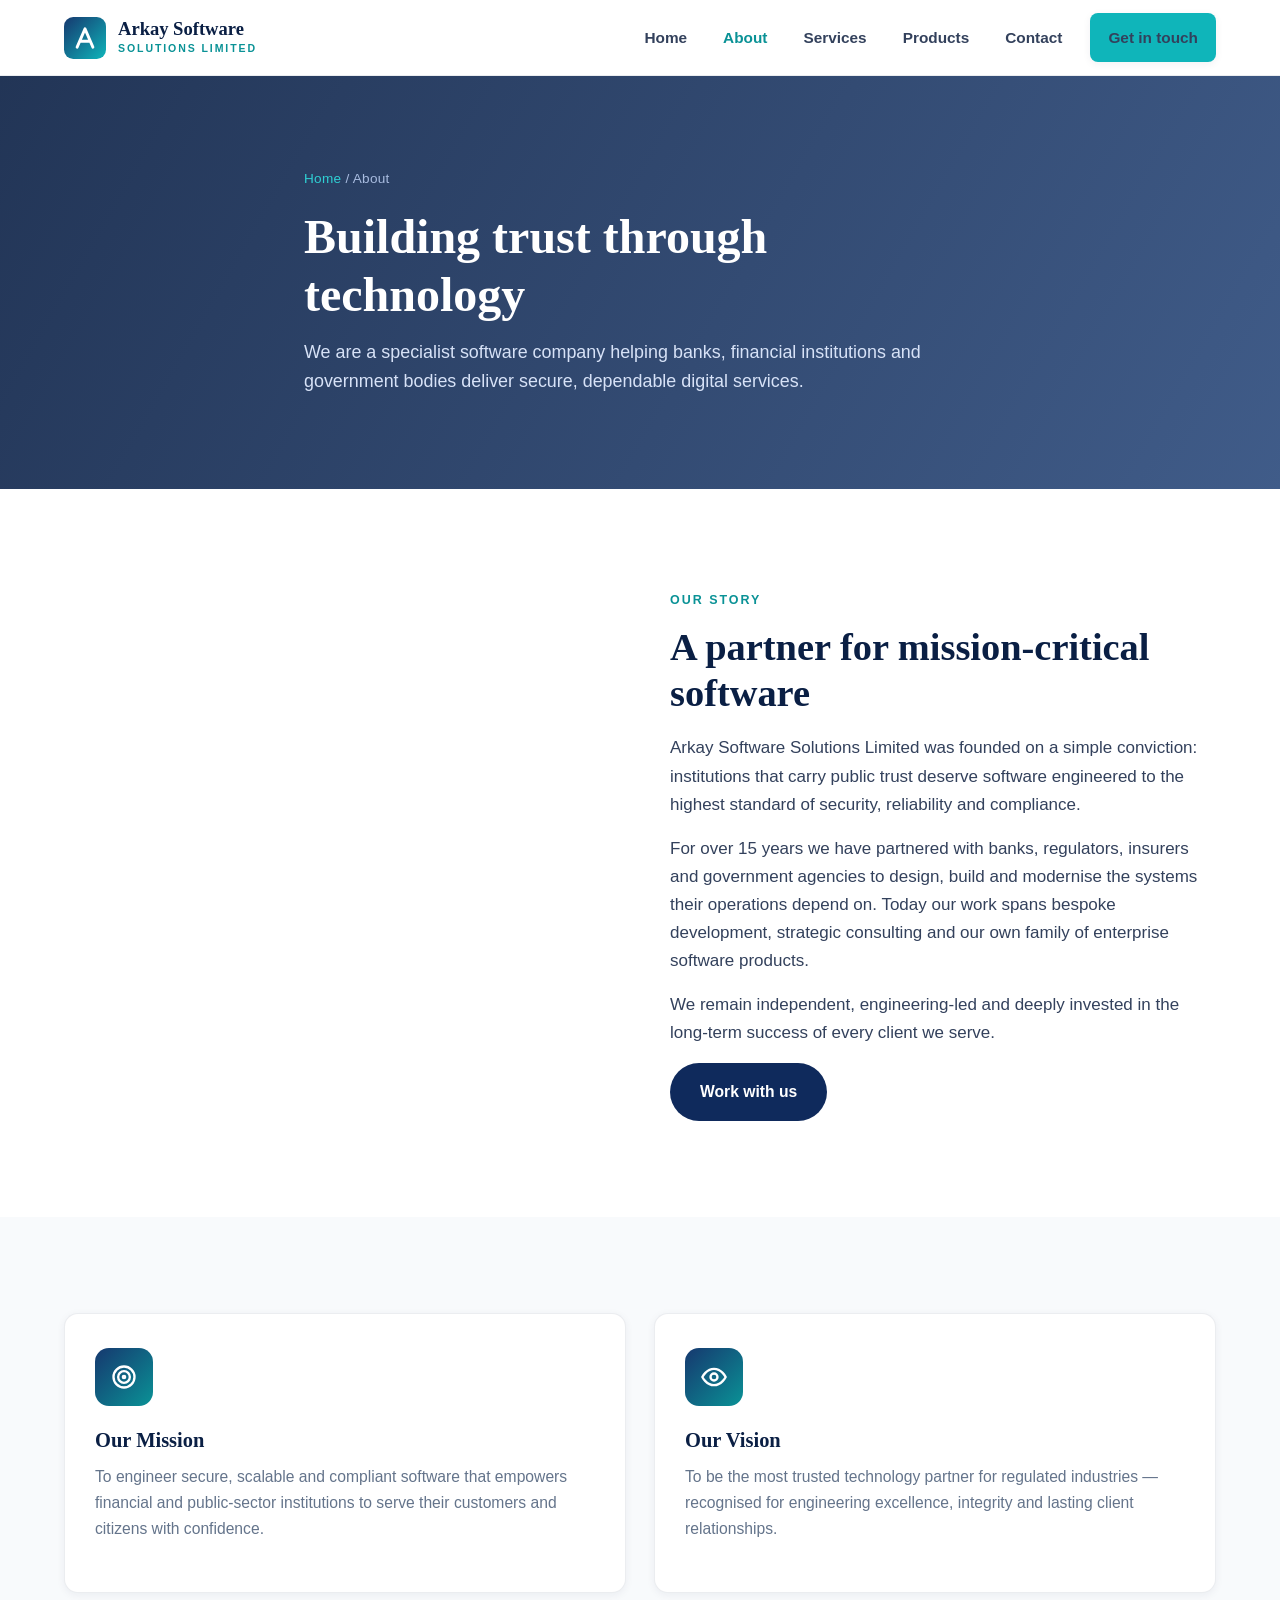
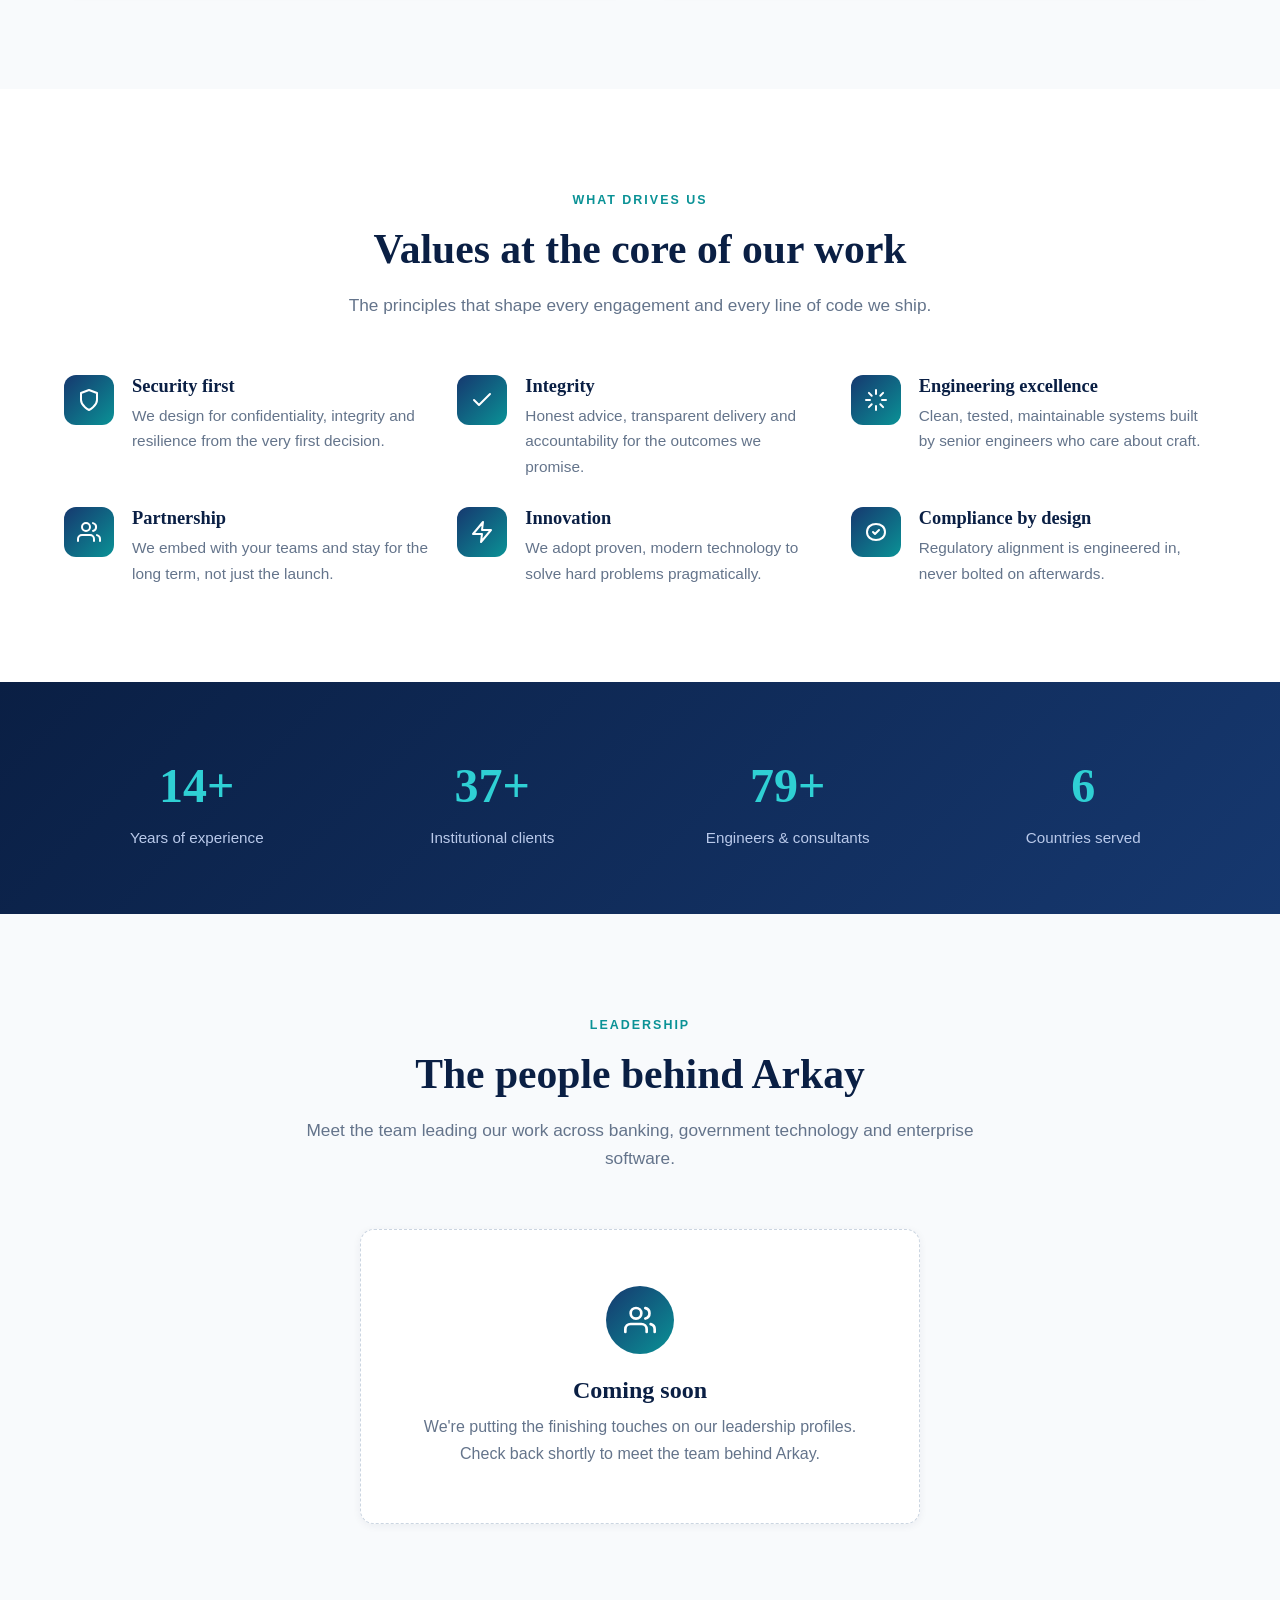
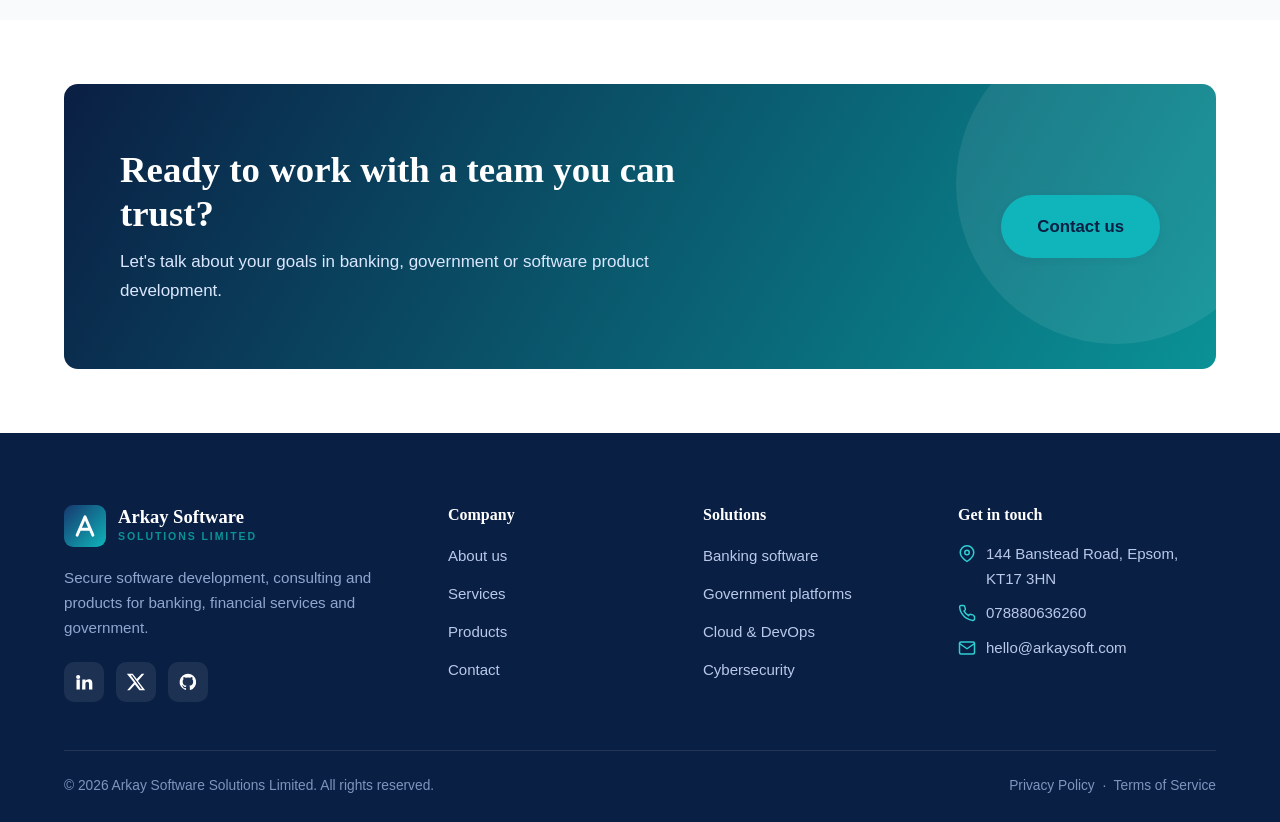
==== commit c679cdce: "Update contact details to Companies House registered office - Address: 144 Banstead Road, Epsom, Eng" ====
--- a/about.html
+++ b/about.html
@@ -194,8 +194,8 @@
         <div class="footer">
           <h4>Get in touch</h4>
           <ul class="footer-contact">
-            <li><svg viewBox="0 0 24 24" fill="none" stroke="currentColor" stroke-width="2" stroke-linecap="round" stroke-linejoin="round"><path d="M21 10c0 6-9 12-9 12s-9-6-9-12a9 9 0 0118 0z"/><circle cx="12" cy="10" r="3"/></svg>12 Enterprise Avenue, Financial District</li>
-            <li><svg viewBox="0 0 24 24" fill="none" stroke="currentColor" stroke-width="2" stroke-linecap="round" stroke-linejoin="round"><path d="M22 16.9v3a2 2 0 01-2.2 2 19.8 19.8 0 01-8.6-3 19.5 19.5 0 01-6-6 19.8 19.8 0 01-3-8.6A2 2 0 014.1 2h3a2 2 0 012 1.7c.1.9.3 1.8.6 2.6a2 2 0 01-.5 2.1L8 9.5a16 16 0 006 6l1.1-1.1a2 2 0 012.1-.5c.8.3 1.7.5 2.6.6a2 2 0 011.7 2z"/></svg>+1 (555) 018-2400</li>
+            <li><svg viewBox="0 0 24 24" fill="none" stroke="currentColor" stroke-width="2" stroke-linecap="round" stroke-linejoin="round"><path d="M21 10c0 6-9 12-9 12s-9-6-9-12a9 9 0 0118 0z"/><circle cx="12" cy="10" r="3"/></svg>144 Banstead Road, Epsom, KT17 3HN</li>
+            <li><svg viewBox="0 0 24 24" fill="none" stroke="currentColor" stroke-width="2" stroke-linecap="round" stroke-linejoin="round"><path d="M22 16.9v3a2 2 0 01-2.2 2 19.8 19.8 0 01-8.6-3 19.5 19.5 0 01-6-6 19.8 19.8 0 01-3-8.6A2 2 0 014.1 2h3a2 2 0 012 1.7c.1.9.3 1.8.6 2.6a2 2 0 01-.5 2.1L8 9.5a16 16 0 006 6l1.1-1.1a2 2 0 012.1-.5c.8.3 1.7.5 2.6.6a2 2 0 011.7 2z"/></svg>078880636260</li>
             <li><svg viewBox="0 0 24 24" fill="none" stroke="currentColor" stroke-width="2" stroke-linecap="round" stroke-linejoin="round"><rect x="2" y="4" width="20" height="16" rx="2"/><path d="M22 6l-10 7L2 6"/></svg>hello@arkaysoft.com</li>
           </ul>
         </div>
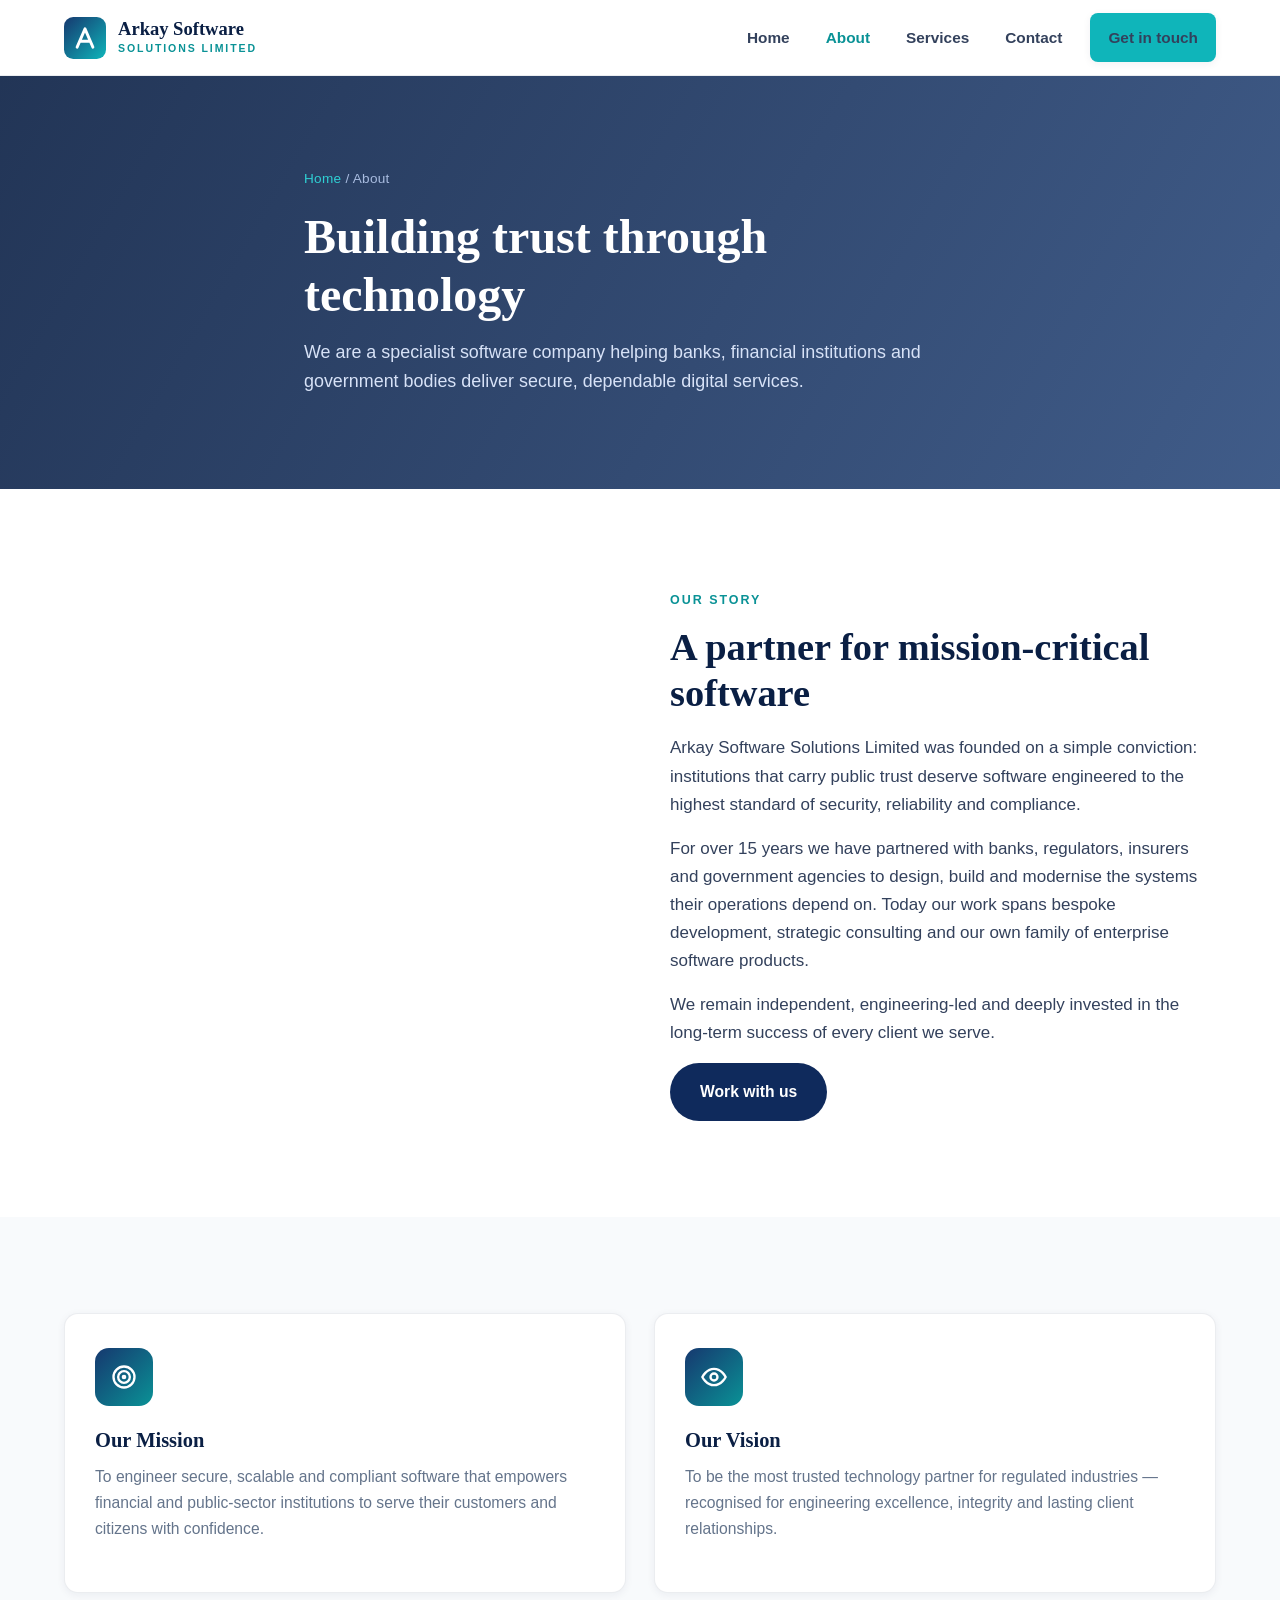
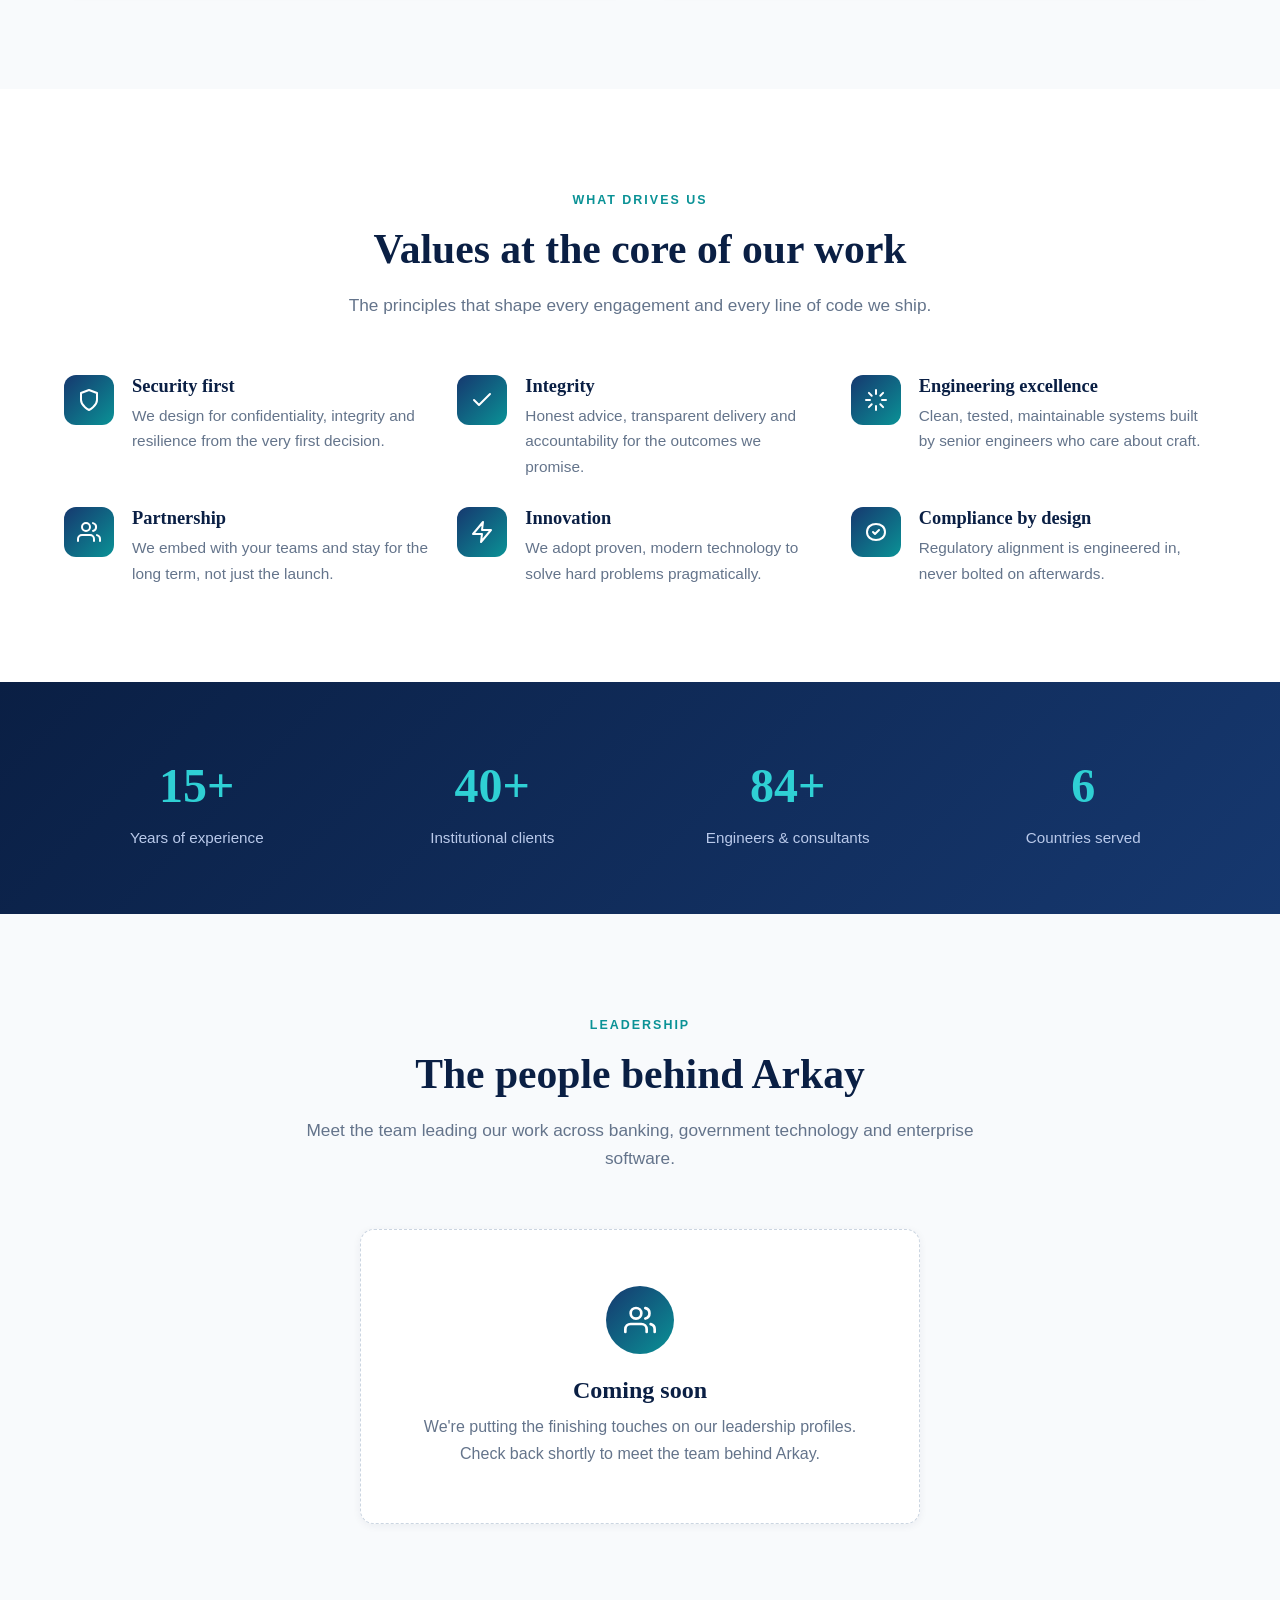
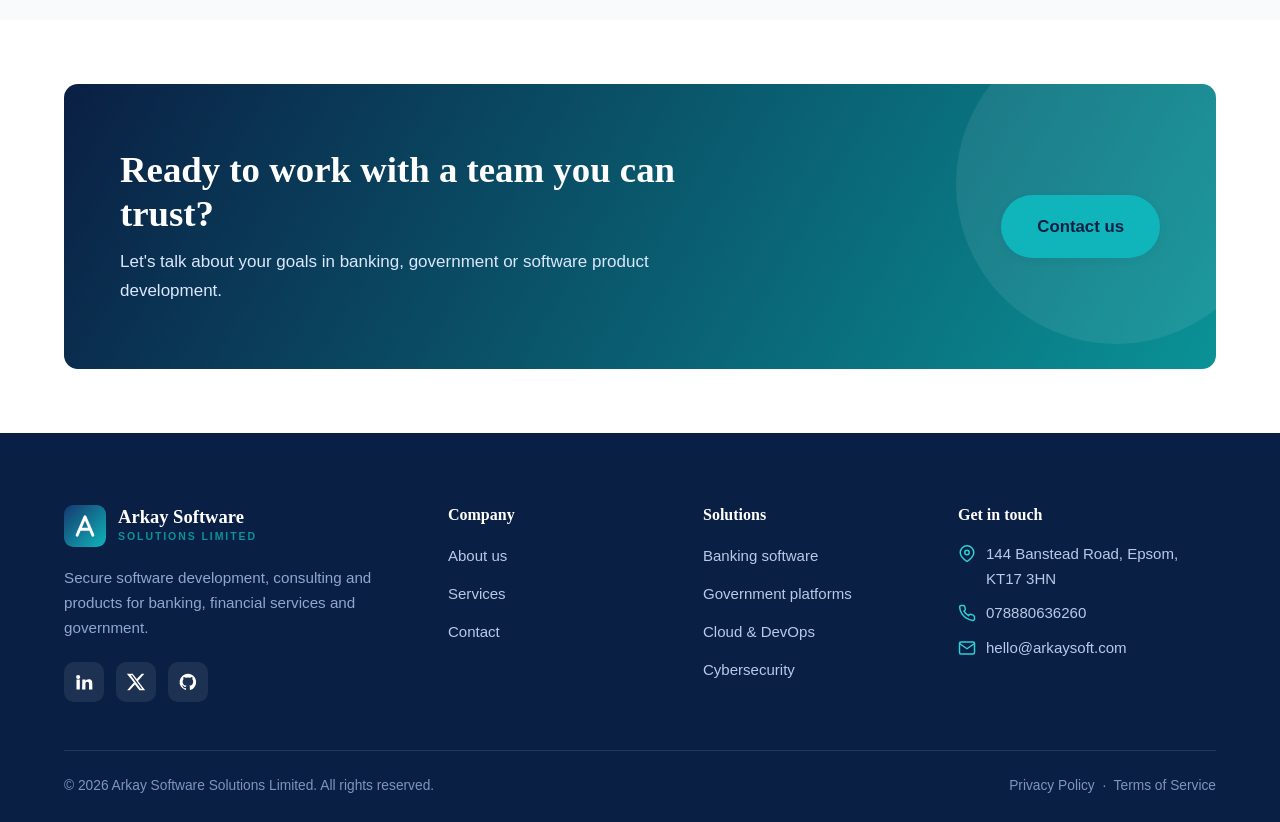
==== commit 9824a4ef: "Hide Products page from navigation - Remove Products from the header nav on all pages - Remove the p" ====
--- a/about.html
+++ b/about.html
@@ -24,7 +24,6 @@
         <li><a href="index.html">Home</a></li>
         <li><a href="about.html" class="active">About</a></li>
         <li><a href="services.html">Services</a></li>
-        <li><a href="products.html">Products</a></li>
         <li><a href="contact.html">Contact</a></li>
         <li class="nav__cta"><a href="contact.html" class="btn btn--primary">Get in touch</a></li>
       </ul>
@@ -189,7 +188,7 @@
             <a href="#" aria-label="GitHub"><svg viewBox="0 0 24 24" fill="currentColor"><path d="M12 2a10 10 0 00-3.2 19.5c.5.1.7-.2.7-.5v-1.7c-2.8.6-3.4-1.3-3.4-1.3-.5-1.2-1.1-1.5-1.1-1.5-.9-.6.1-.6.1-.6 1 .1 1.5 1 1.5 1 .9 1.6 2.4 1.1 3 .8.1-.6.3-1.1.6-1.4-2.2-.2-4.6-1.1-4.6-5 0-1.1.4-2 1-2.7-.1-.3-.4-1.3.1-2.7 0 0 .8-.3 2.7 1a9.4 9.4 0 015 0c1.9-1.3 2.7-1 2.7-1 .5 1.4.2 2.4.1 2.7.6.7 1 1.6 1 2.7 0 3.9-2.3 4.8-4.6 5 .3.3.6.9.6 1.9v2.8c0 .3.2.6.7.5A10 10 0 0012 2z"/></svg></a>
           </div>
         </div>
-        <div class="footer"><h4>Company</h4><ul><li><a href="about.html">About us</a></li><li><a href="services.html">Services</a></li><li><a href="products.html">Products</a></li><li><a href="contact.html">Contact</a></li></ul></div>
+        <div class="footer"><h4>Company</h4><ul><li><a href="about.html">About us</a></li><li><a href="services.html">Services</a></li><li><a href="contact.html">Contact</a></li></ul></div>
         <div class="footer"><h4>Solutions</h4><ul><li><a href="services.html">Banking software</a></li><li><a href="services.html">Government platforms</a></li><li><a href="services.html">Cloud &amp; DevOps</a></li><li><a href="services.html">Cybersecurity</a></li></ul></div>
         <div class="footer">
           <h4>Get in touch</h4>
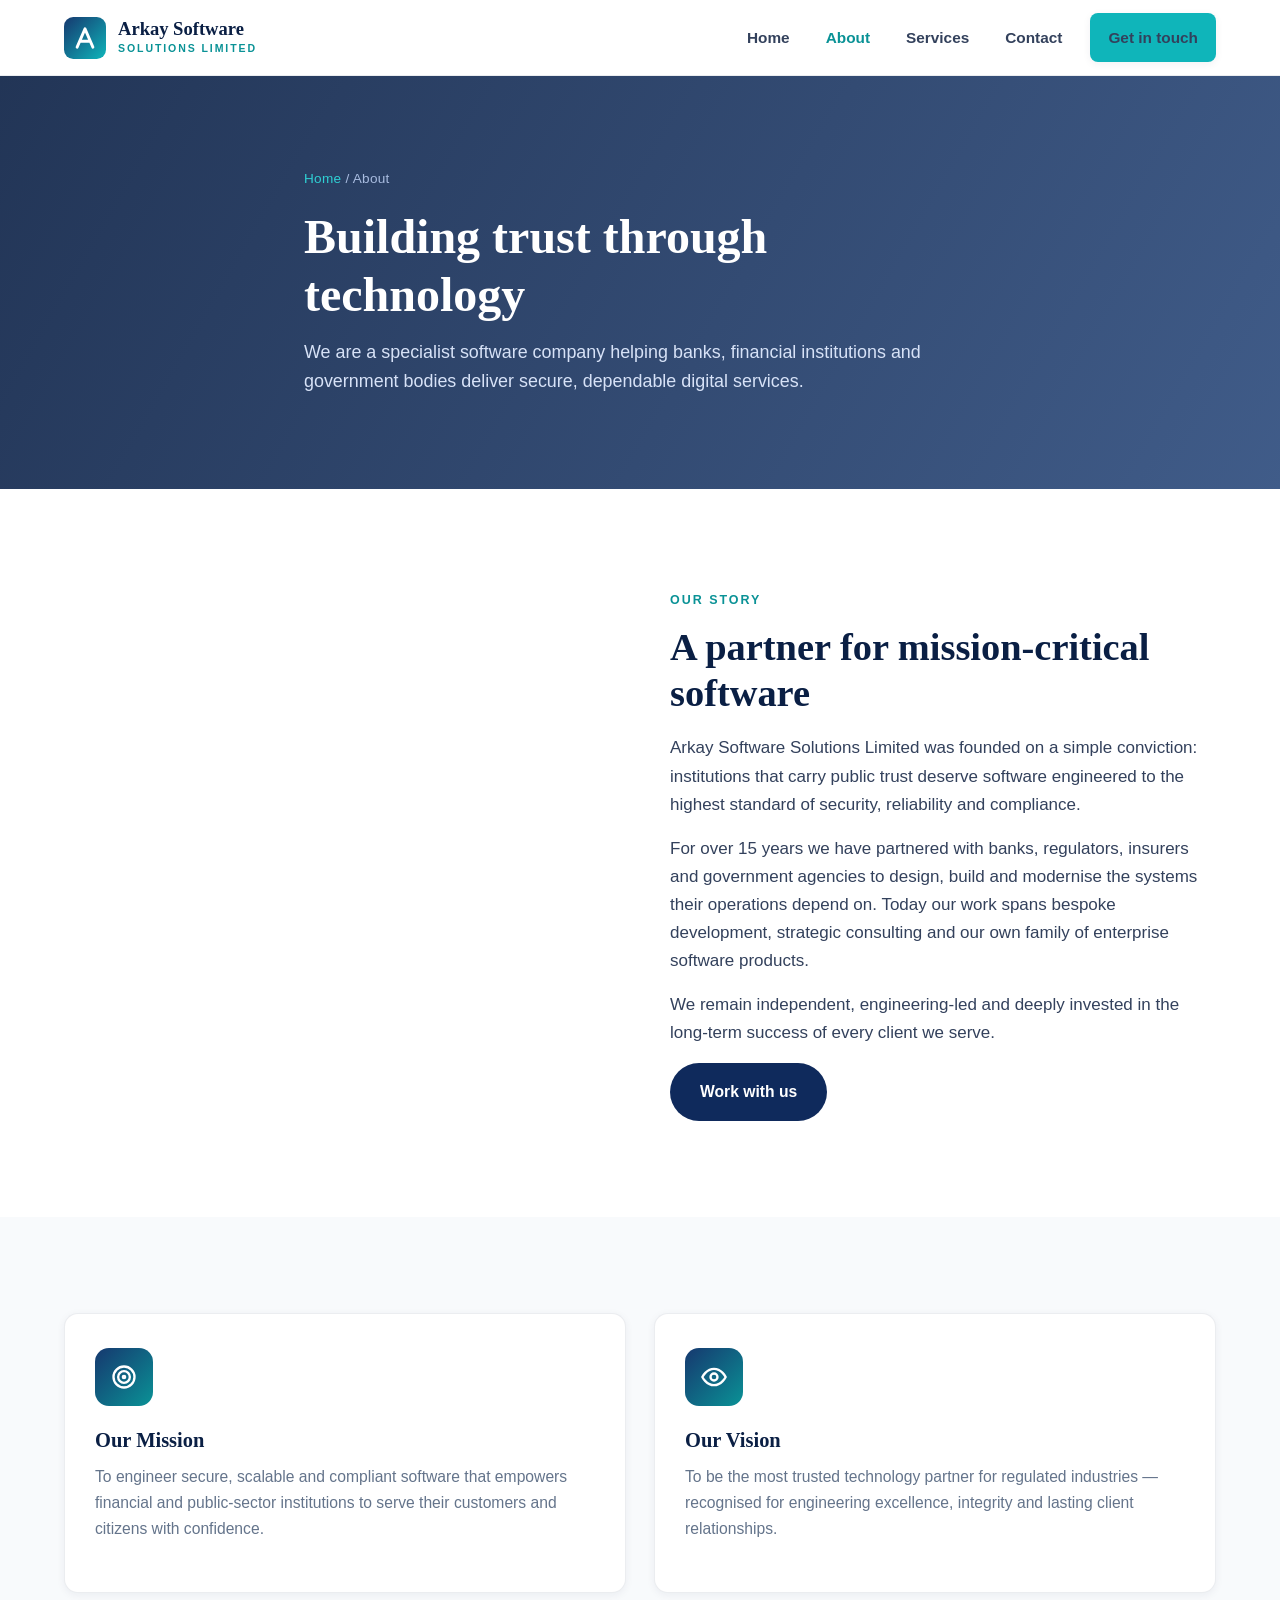
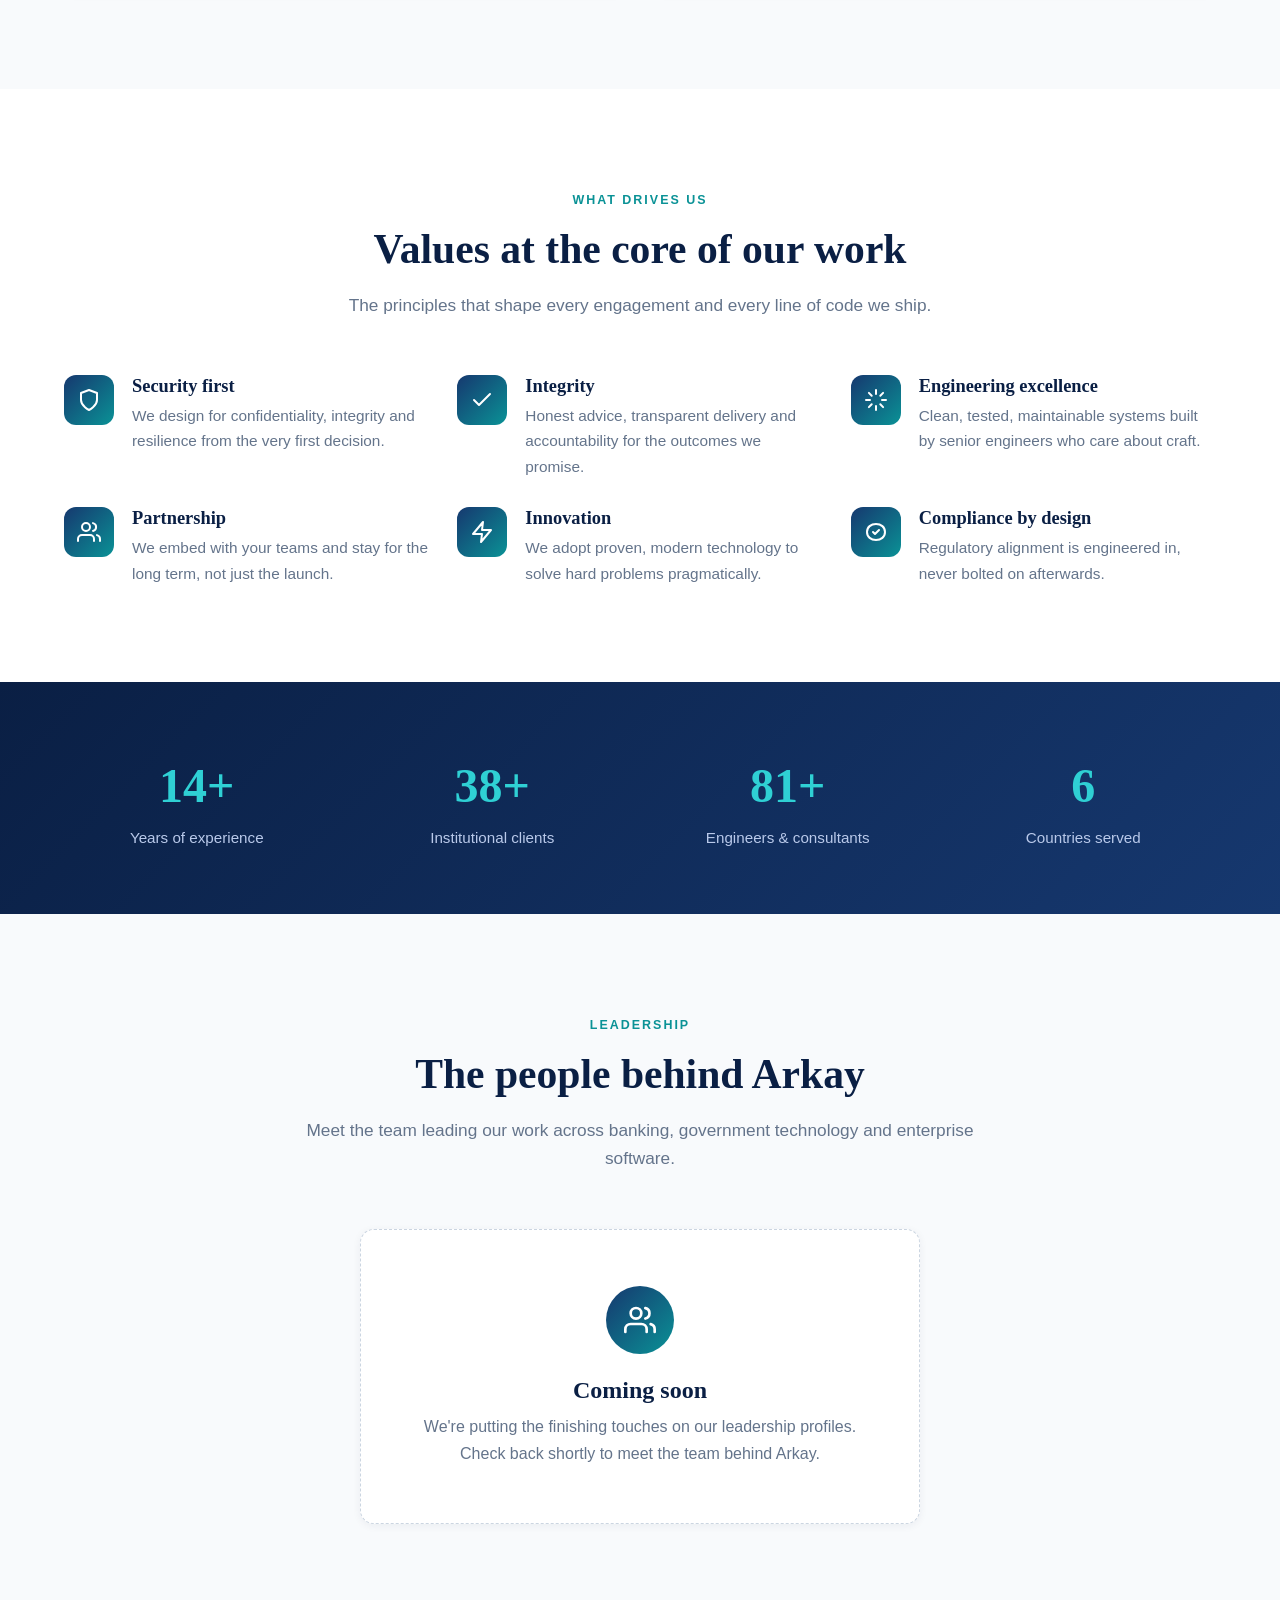
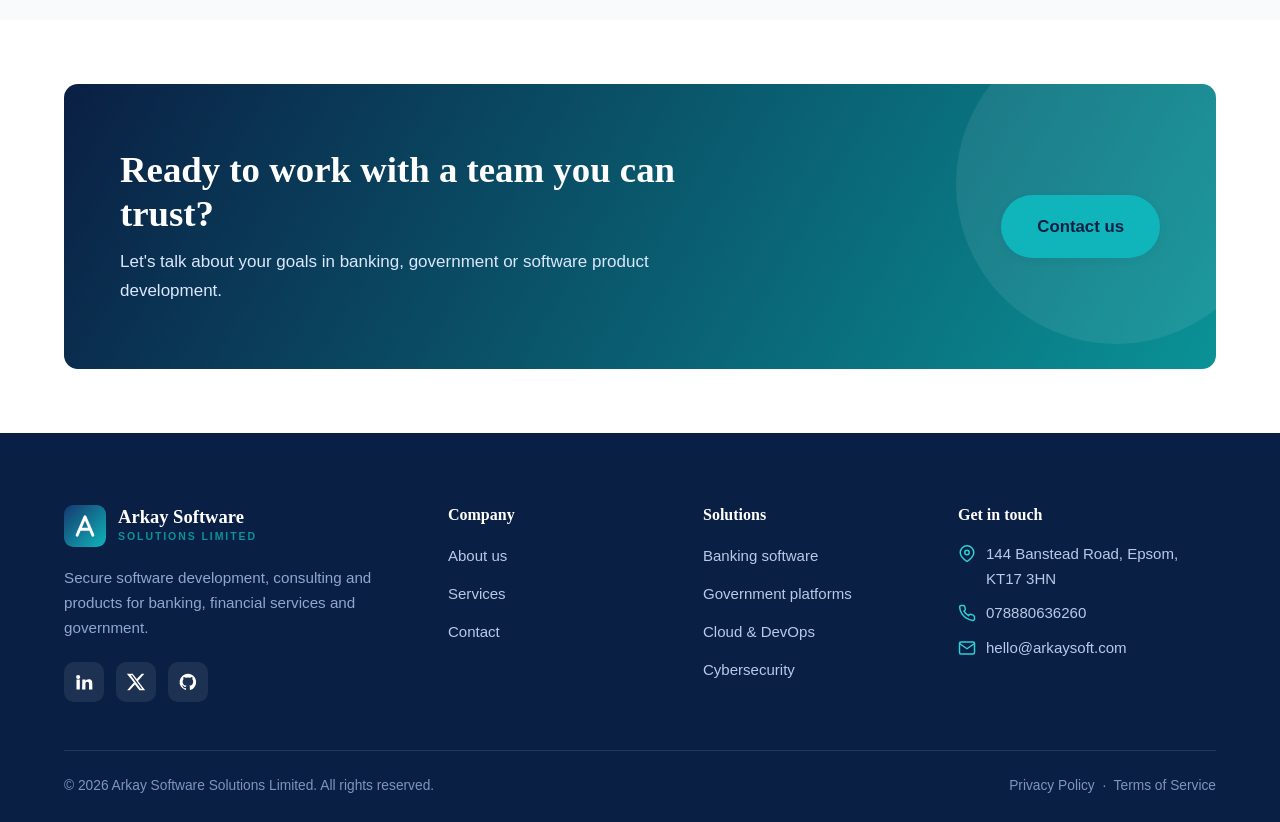
==== commit 6cc3ca3e: "Add GA4 analytics with cookie consent (dormant until ID set) - js/analytics.js: loads Google Analyti" ====
--- a/about.html
+++ b/about.html
@@ -207,5 +207,6 @@
   </footer>
 
   <script src="js/main.js"></script>
+  <script src="js/analytics.js"></script>
 </body>
 </html>
--- a/css/styles.css
+++ b/css/styles.css
@@ -437,6 +437,28 @@
 .footer-bottom { border-top: 1px solid rgba(255,255,255,0.1); padding-block: 24px; display: flex; justify-content: space-between; flex-wrap: wrap; gap: 12px; font-size: 0.86rem; color: #7f95bd; }
 .footer-bottom a { color: #7f95bd; }
 .footer-bottom a:hover { color: var(--teal-400); }
+
+/* Cookie consent banner -------------------------------------------------- */
+.cookie-banner {
+  position: fixed; left: 16px; right: 16px; bottom: 16px; z-index: 200;
+  max-width: 940px; margin-inline: auto;
+  display: flex; align-items: center; justify-content: space-between; gap: 20px; flex-wrap: wrap;
+  background: var(--navy-900); color: #dbe7ff;
+  border: 1px solid rgba(255, 255, 255, 0.12);
+  border-radius: var(--radius); padding: 18px 24px; box-shadow: var(--shadow-lg);
+  opacity: 0; transform: translateY(16px); transition: opacity 0.4s ease, transform 0.4s ease;
+}
+.cookie-banner.show { opacity: 1; transform: none; }
+.cookie-banner__text { margin: 0; font-size: 0.92rem; flex: 1 1 320px; color: #cdd9f2; }
+.cookie-banner__text a { color: var(--teal-400); text-decoration: underline; }
+.cookie-banner__actions { display: flex; gap: 12px; flex: none; }
+.cookie-banner .btn { padding: 10px 22px; font-size: 0.9rem; }
+.cookie-banner .btn--ghost { border-color: rgba(255,255,255,0.4); }
+@media (max-width: 560px) {
+  .cookie-banner { padding: 16px 18px; }
+  .cookie-banner__actions { width: 100%; }
+  .cookie-banner__actions .btn { flex: 1; justify-content: center; }
+}
 
 /* Reveal on scroll ------------------------------------------------------- */
 .reveal { opacity: 0; transform: translateY(28px); transition: opacity 0.7s ease, transform 0.7s ease; }
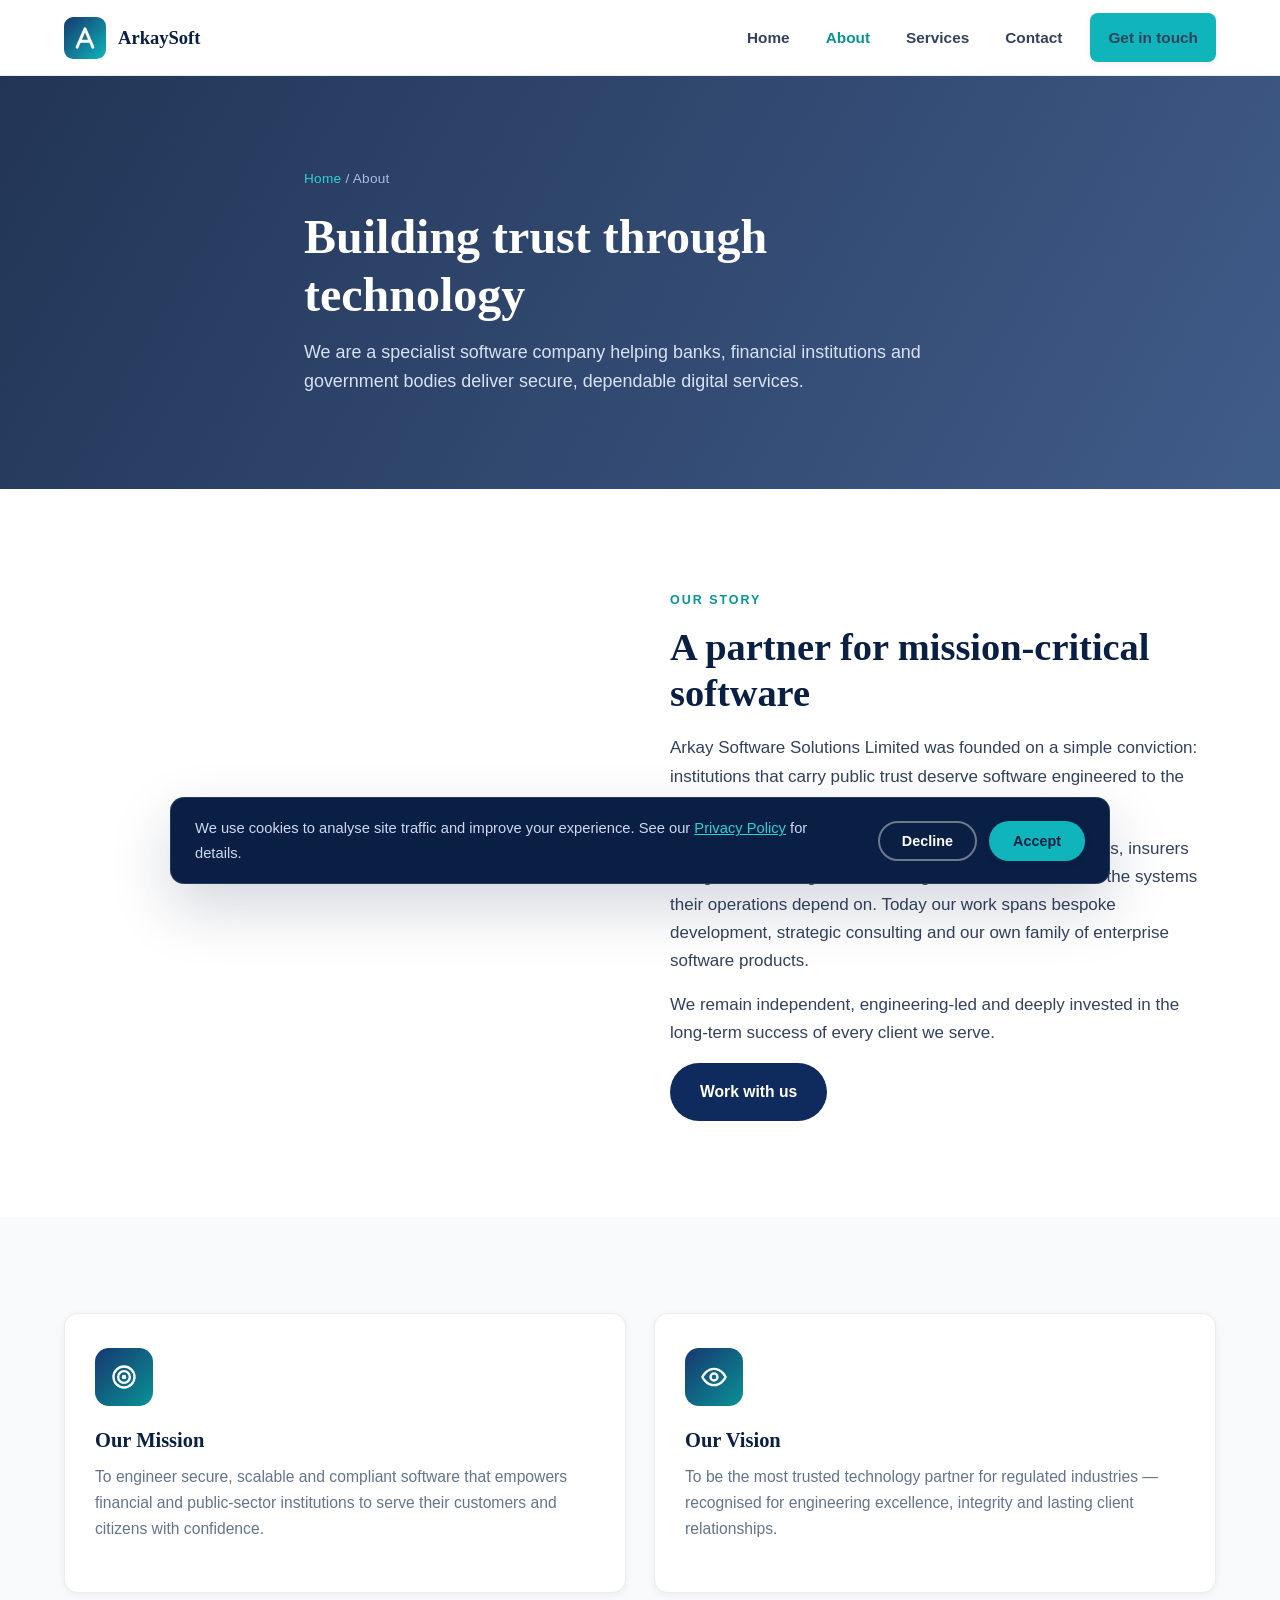
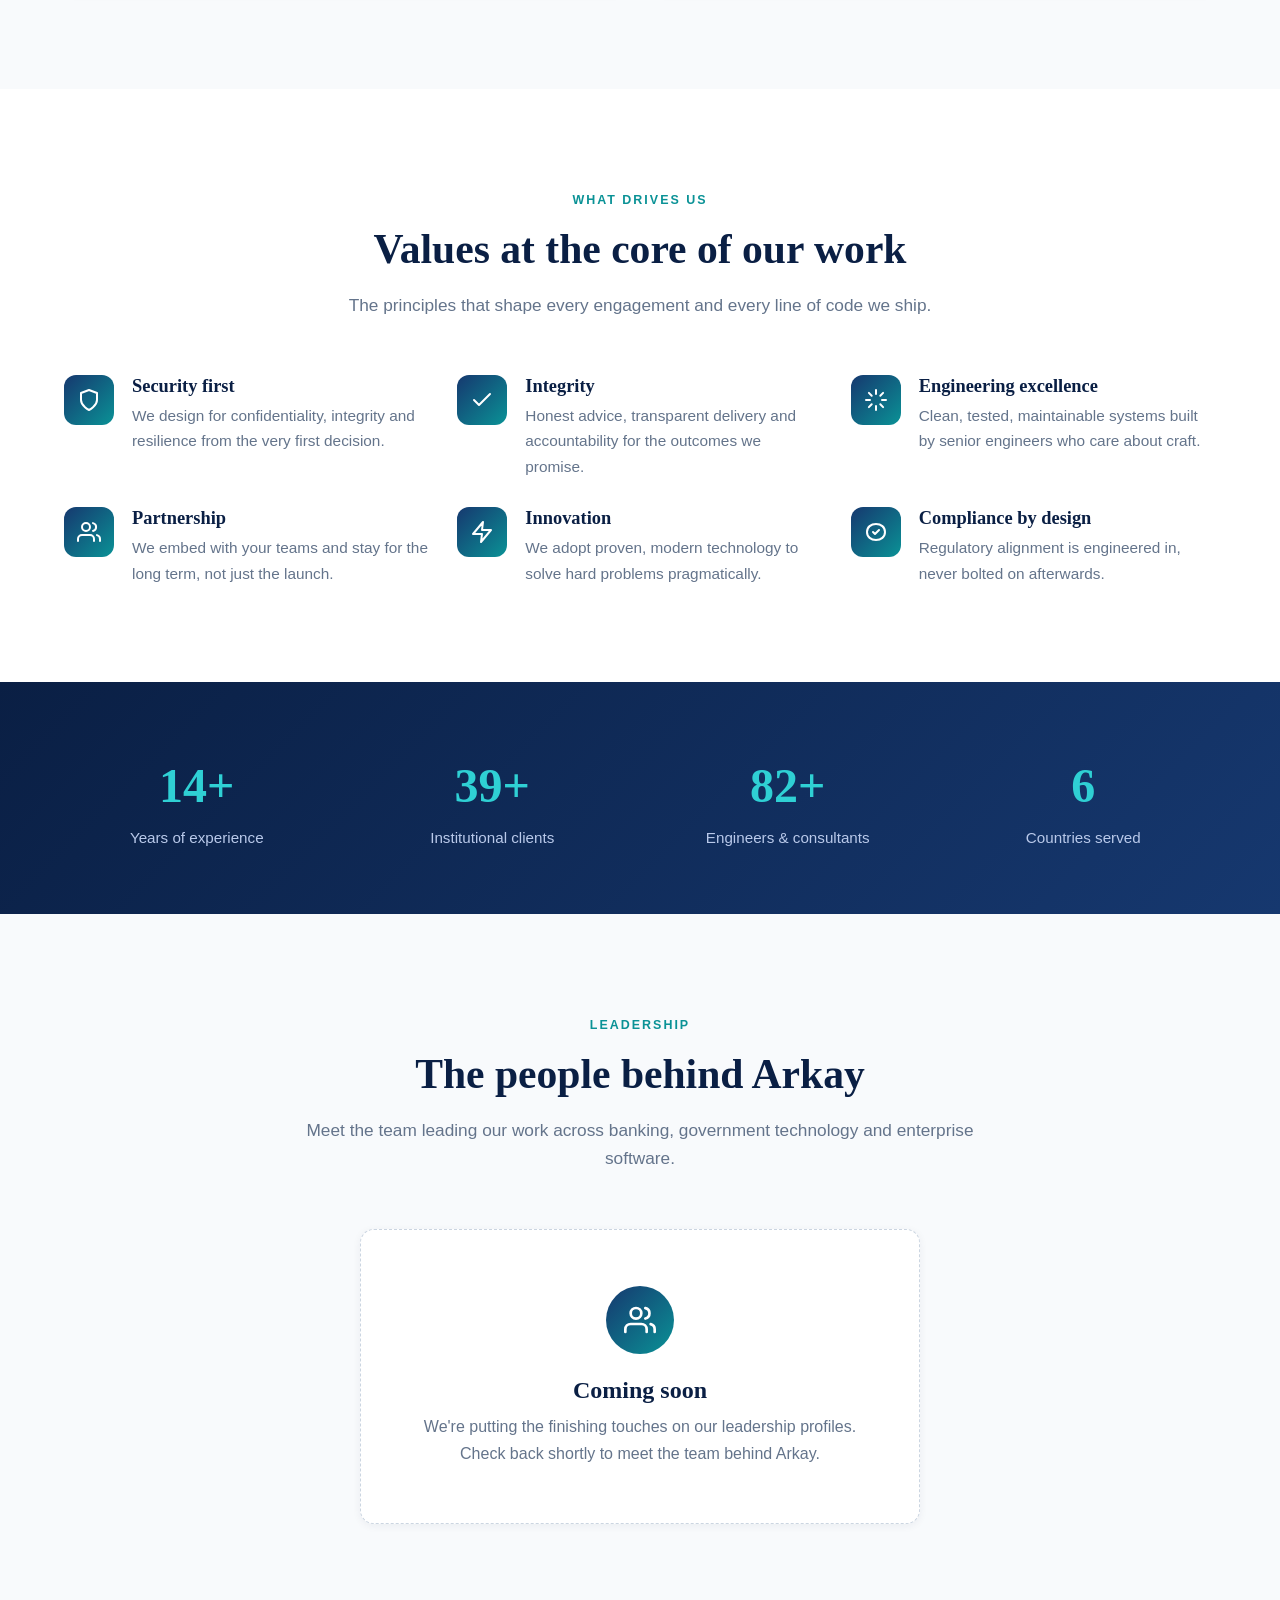
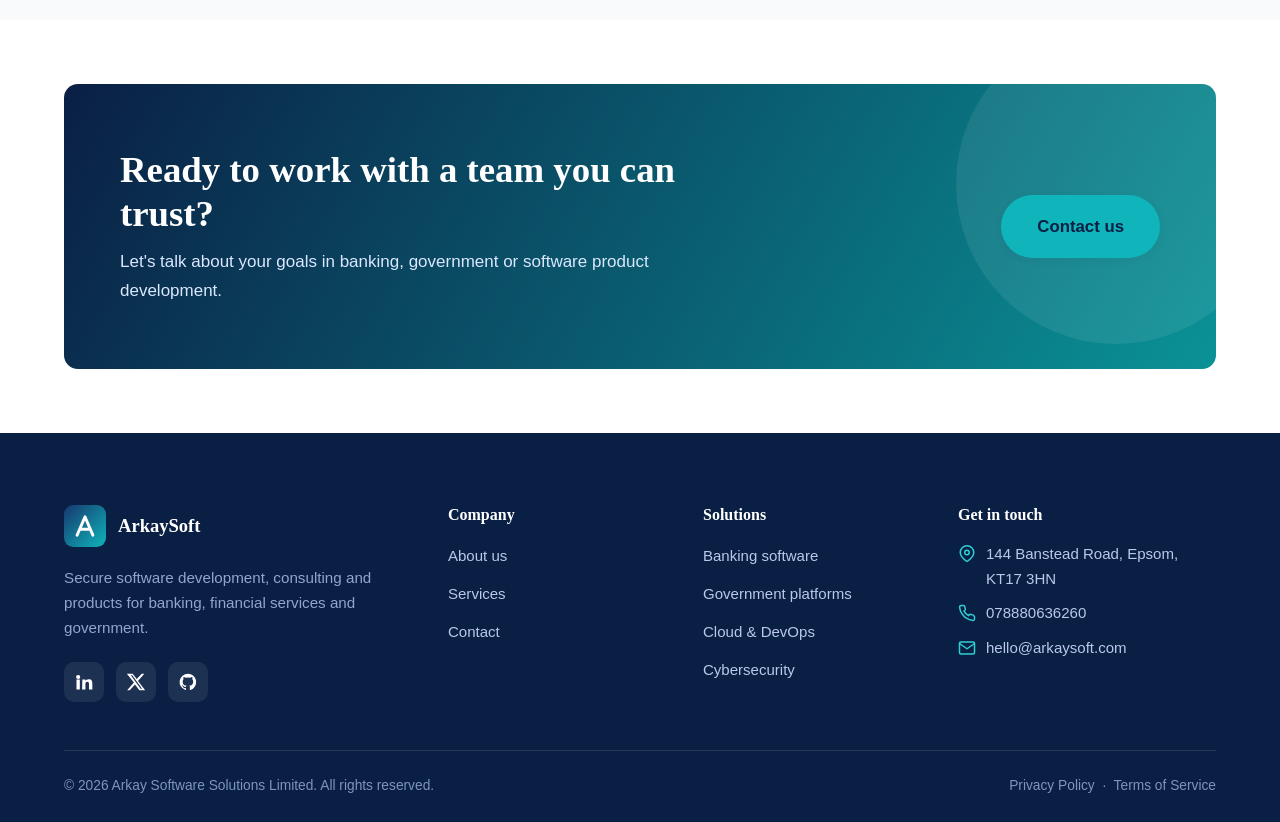
==== commit f0af5309: "Shorten brand wordmark to ArkaySoft Replace the 'Arkay Software / Solutions Limited' logo lockup wit" ====
--- a/about.html
+++ b/about.html
@@ -12,13 +12,13 @@
 <body>
   <header class="site-header">
     <nav class="nav container" aria-label="Primary">
-      <a class="brand" href="index.html" aria-label="Arkay Software Solutions — Home">
+      <a class="brand" href="index.html" aria-label="ArkaySoft — Home">
         <svg class="brand__mark" viewBox="0 0 64 64" aria-hidden="true">
           <defs><linearGradient id="bm" x1="0" y1="0" x2="1" y2="1"><stop offset="0" stop-color="#16386f"/><stop offset="1" stop-color="#0fb5ba"/></linearGradient></defs>
           <rect width="64" height="64" rx="14" fill="url(#bm)"/>
           <path d="M20 46 L32 18 L44 46 M24.5 37 H39.5" fill="none" stroke="#fff" stroke-width="4.4" stroke-linecap="round" stroke-linejoin="round"/>
         </svg>
-        <span class="brand__text"><span class="brand__name">Arkay Software</span><span class="brand__tag">Solutions Limited</span></span>
+        <span class="brand__text"><span class="brand__name">ArkaySoft</span></span>
       </a>
       <ul class="nav__links" id="nav-links">
         <li><a href="index.html">Home</a></li>
@@ -173,13 +173,13 @@
     <div class="container">
       <div class="footer-grid">
         <div class="footer footer-brand">
-          <a class="brand" href="index.html" aria-label="Arkay Software Solutions — Home">
+          <a class="brand" href="index.html" aria-label="ArkaySoft — Home">
             <svg class="brand__mark" viewBox="0 0 64 64" aria-hidden="true">
               <defs><linearGradient id="fbm" x1="0" y1="0" x2="1" y2="1"><stop offset="0" stop-color="#16386f"/><stop offset="1" stop-color="#0fb5ba"/></linearGradient></defs>
               <rect width="64" height="64" rx="14" fill="url(#fbm)"/>
               <path d="M20 46 L32 18 L44 46 M24.5 37 H39.5" fill="none" stroke="#fff" stroke-width="4.4" stroke-linecap="round" stroke-linejoin="round"/>
             </svg>
-            <span class="brand__text"><span class="brand__name">Arkay Software</span><span class="brand__tag">Solutions Limited</span></span>
+            <span class="brand__text"><span class="brand__name">ArkaySoft</span></span>
           </a>
           <p>Secure software development, consulting and products for banking, financial services and government.</p>
           <div class="socials">
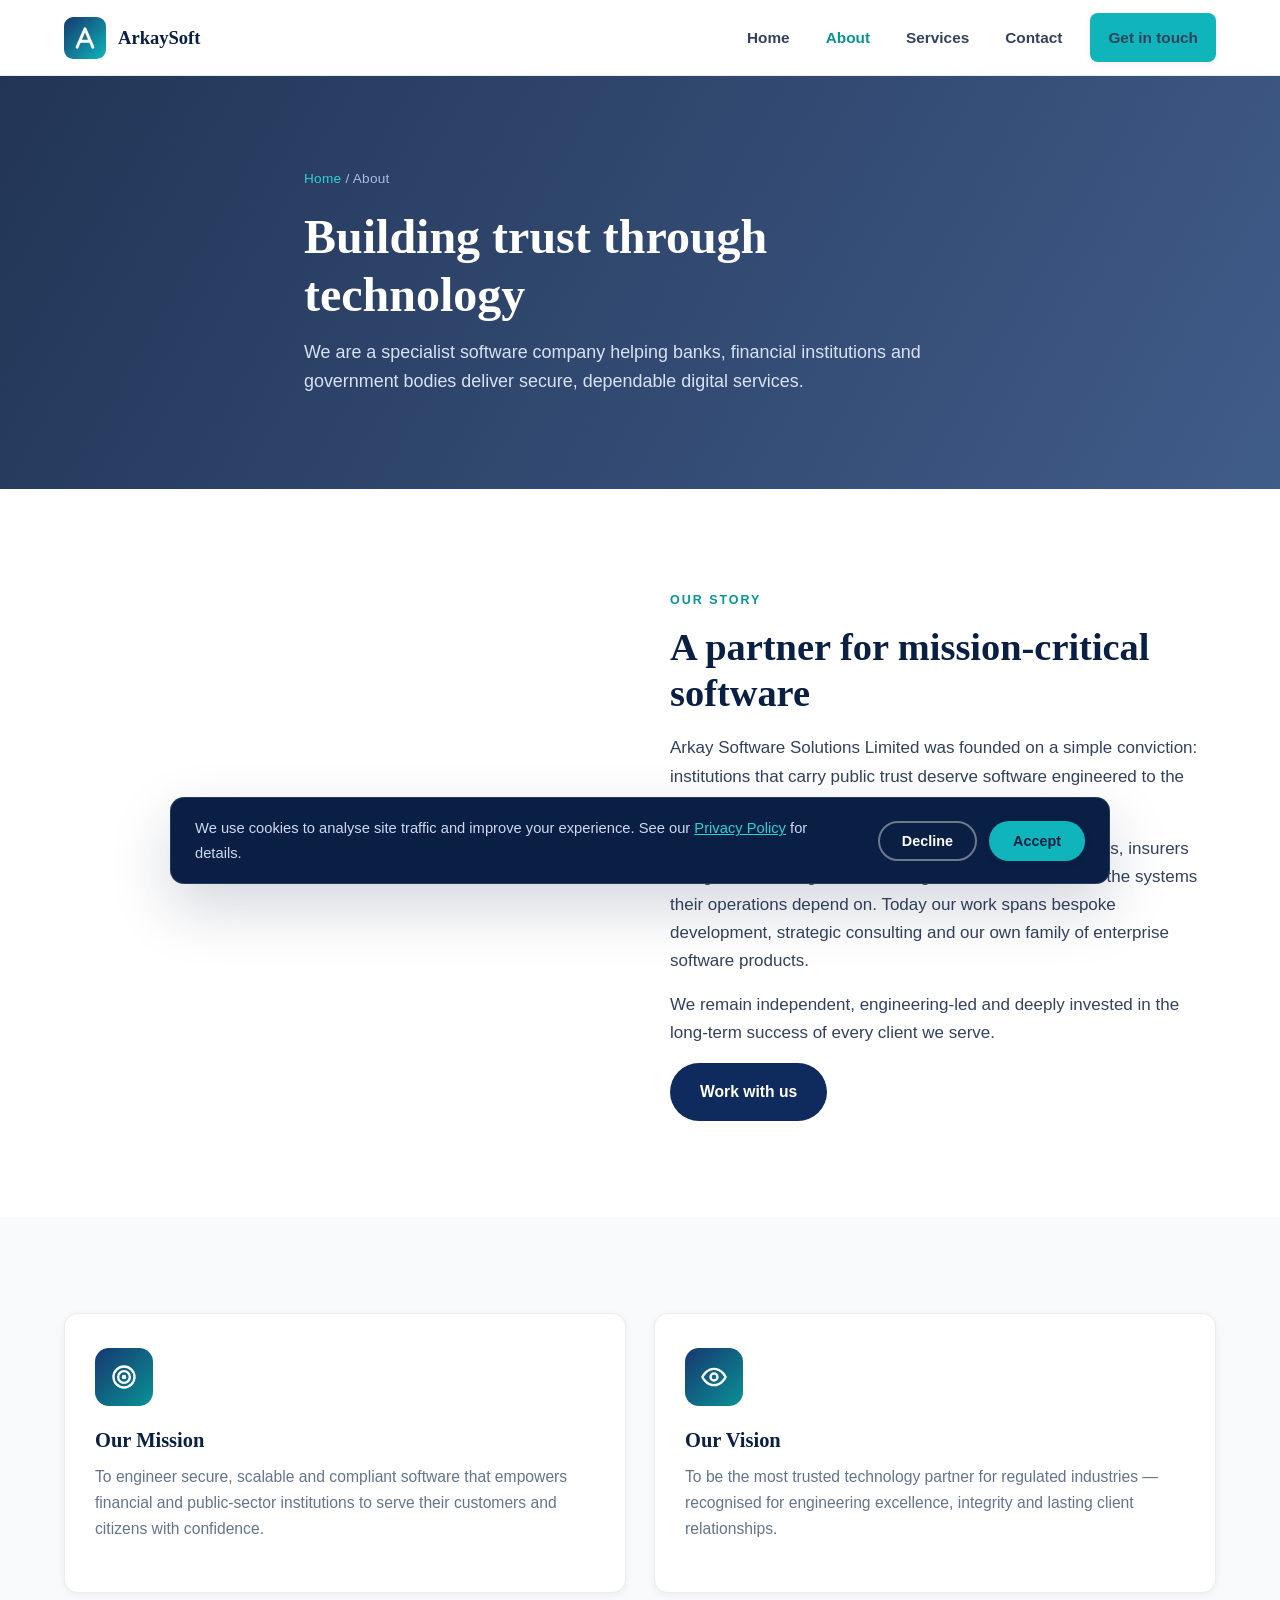
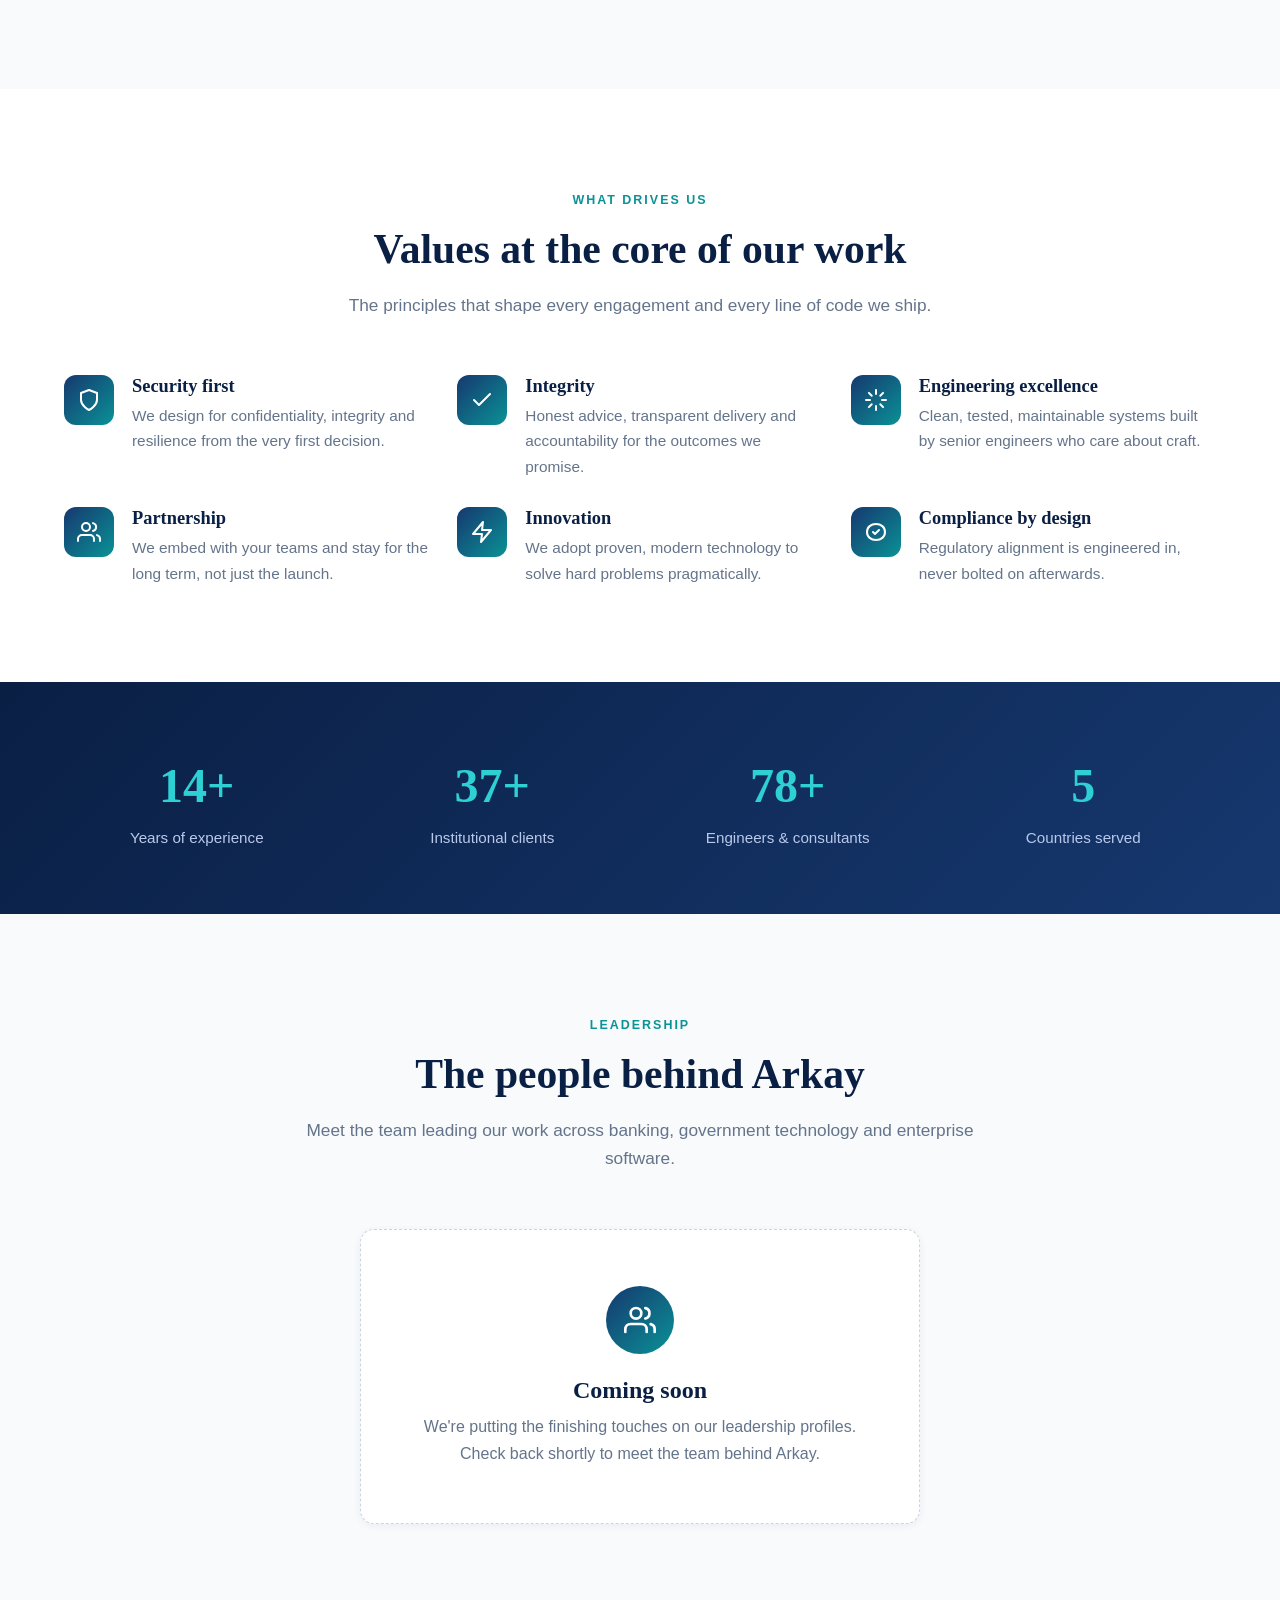
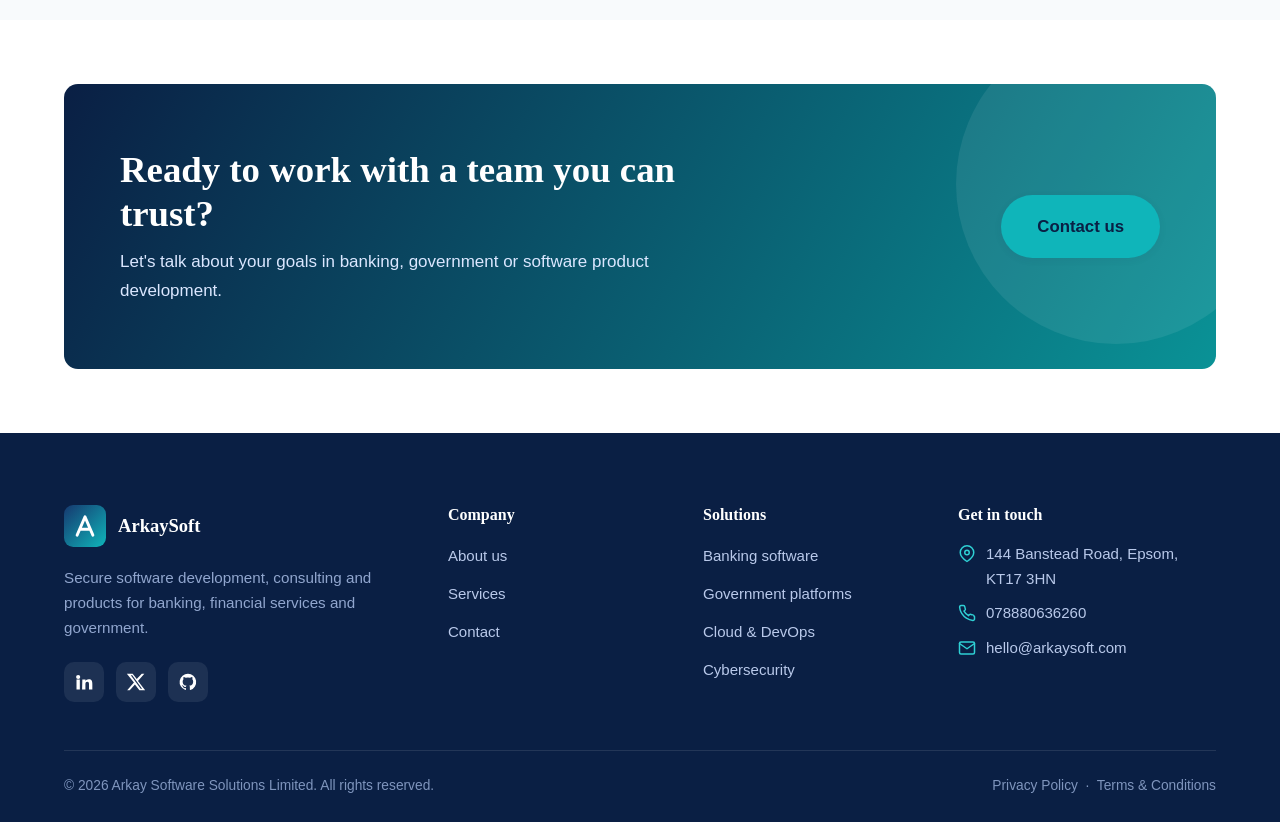
==== commit eddd8c7d: "Add Privacy Policy and Terms & Conditions pages - New privacy.html (UK GDPR / DPA 2018) and terms.ht" ====
--- a/about.html
+++ b/about.html
@@ -201,7 +201,7 @@
       </div>
       <div class="footer-bottom">
         <span>&copy; <span data-year>2025</span> Arkay Software Solutions Limited. All rights reserved.</span>
-        <span><a href="#">Privacy Policy</a> &nbsp;·&nbsp; <a href="#">Terms of Service</a></span>
+        <span><a href="privacy.html">Privacy Policy</a> &nbsp;·&nbsp; <a href="terms.html">Terms &amp; Conditions</a></span>
       </div>
     </div>
   </footer>
--- a/css/styles.css
+++ b/css/styles.css
@@ -417,6 +417,29 @@
 .faq__item.open .faq__q .icon { transform: rotate(45deg); }
 .faq__a { max-height: 0; overflow: hidden; transition: max-height var(--transition); }
 .faq__a p { padding: 0 24px 22px; margin: 0; color: var(--slate-500); }
+
+/* Legal / prose pages ---------------------------------------------------- */
+.legal { max-width: 820px; margin-inline: auto; }
+.legal__updated {
+  display: inline-block; font-size: 0.85rem; font-weight: 600; color: var(--slate-500);
+  background: var(--slate-100); padding: 6px 14px; border-radius: 999px; margin-bottom: 32px;
+}
+.legal h2 {
+  font-size: 1.4rem; margin: 40px 0 14px; padding-top: 8px;
+  border-top: 1px solid rgba(10, 31, 68, 0.08);
+}
+.legal h2:first-of-type { border-top: none; padding-top: 0; margin-top: 0; }
+.legal h3 { font-size: 1.1rem; margin: 24px 0 10px; }
+.legal p, .legal li { color: var(--slate-700); font-size: 1rem; }
+.legal ul { padding-left: 22px; margin: 0 0 16px; }
+.legal li { margin-bottom: 8px; }
+.legal a { color: var(--teal-600); text-decoration: underline; }
+.legal strong { color: var(--navy-900); }
+.legal .legal-note {
+  background: var(--slate-50); border: 1px solid rgba(10, 31, 68, 0.1);
+  border-left: 4px solid var(--teal-500); border-radius: var(--radius-sm);
+  padding: 18px 22px; margin: 8px 0 32px; font-size: 0.95rem; color: var(--slate-700);
+}
 
 /* Footer ----------------------------------------------------------------- */
 .site-footer { background: var(--navy-900); color: #b9c9ea; padding-top: 72px; }
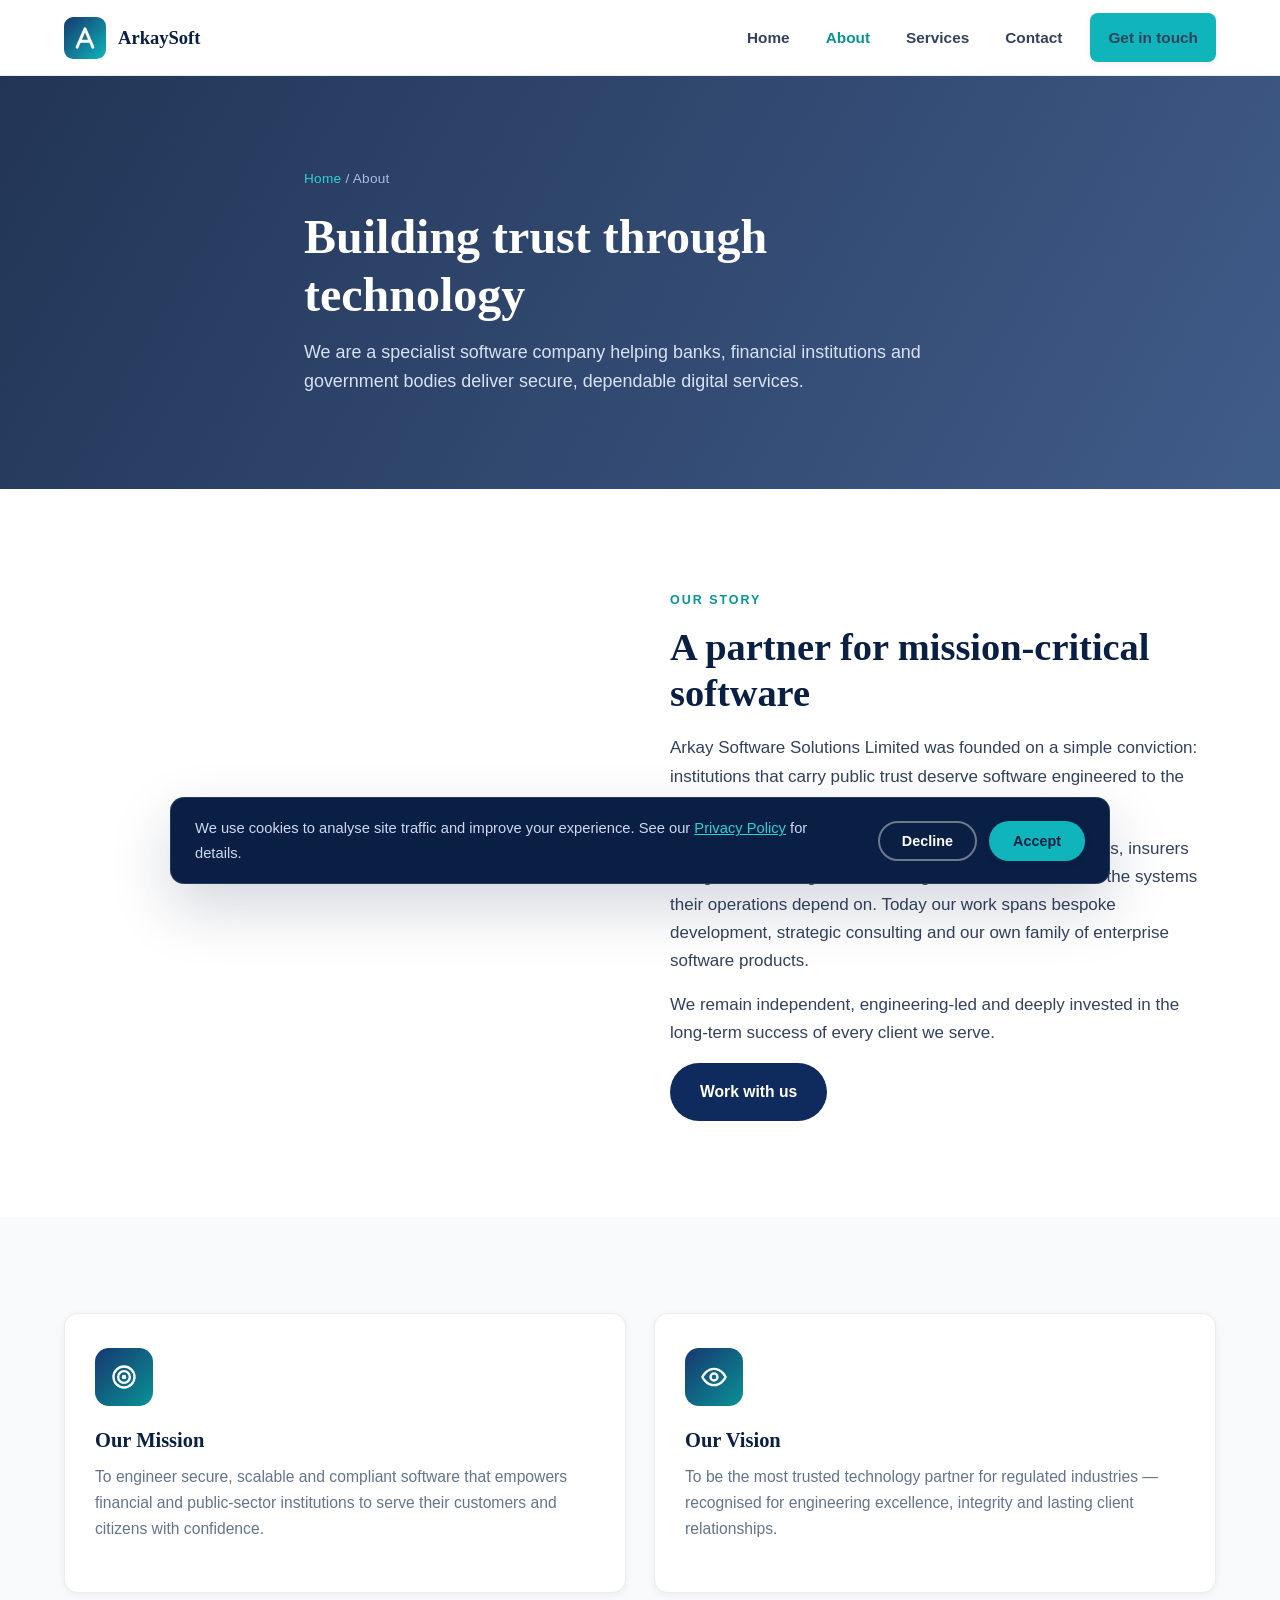
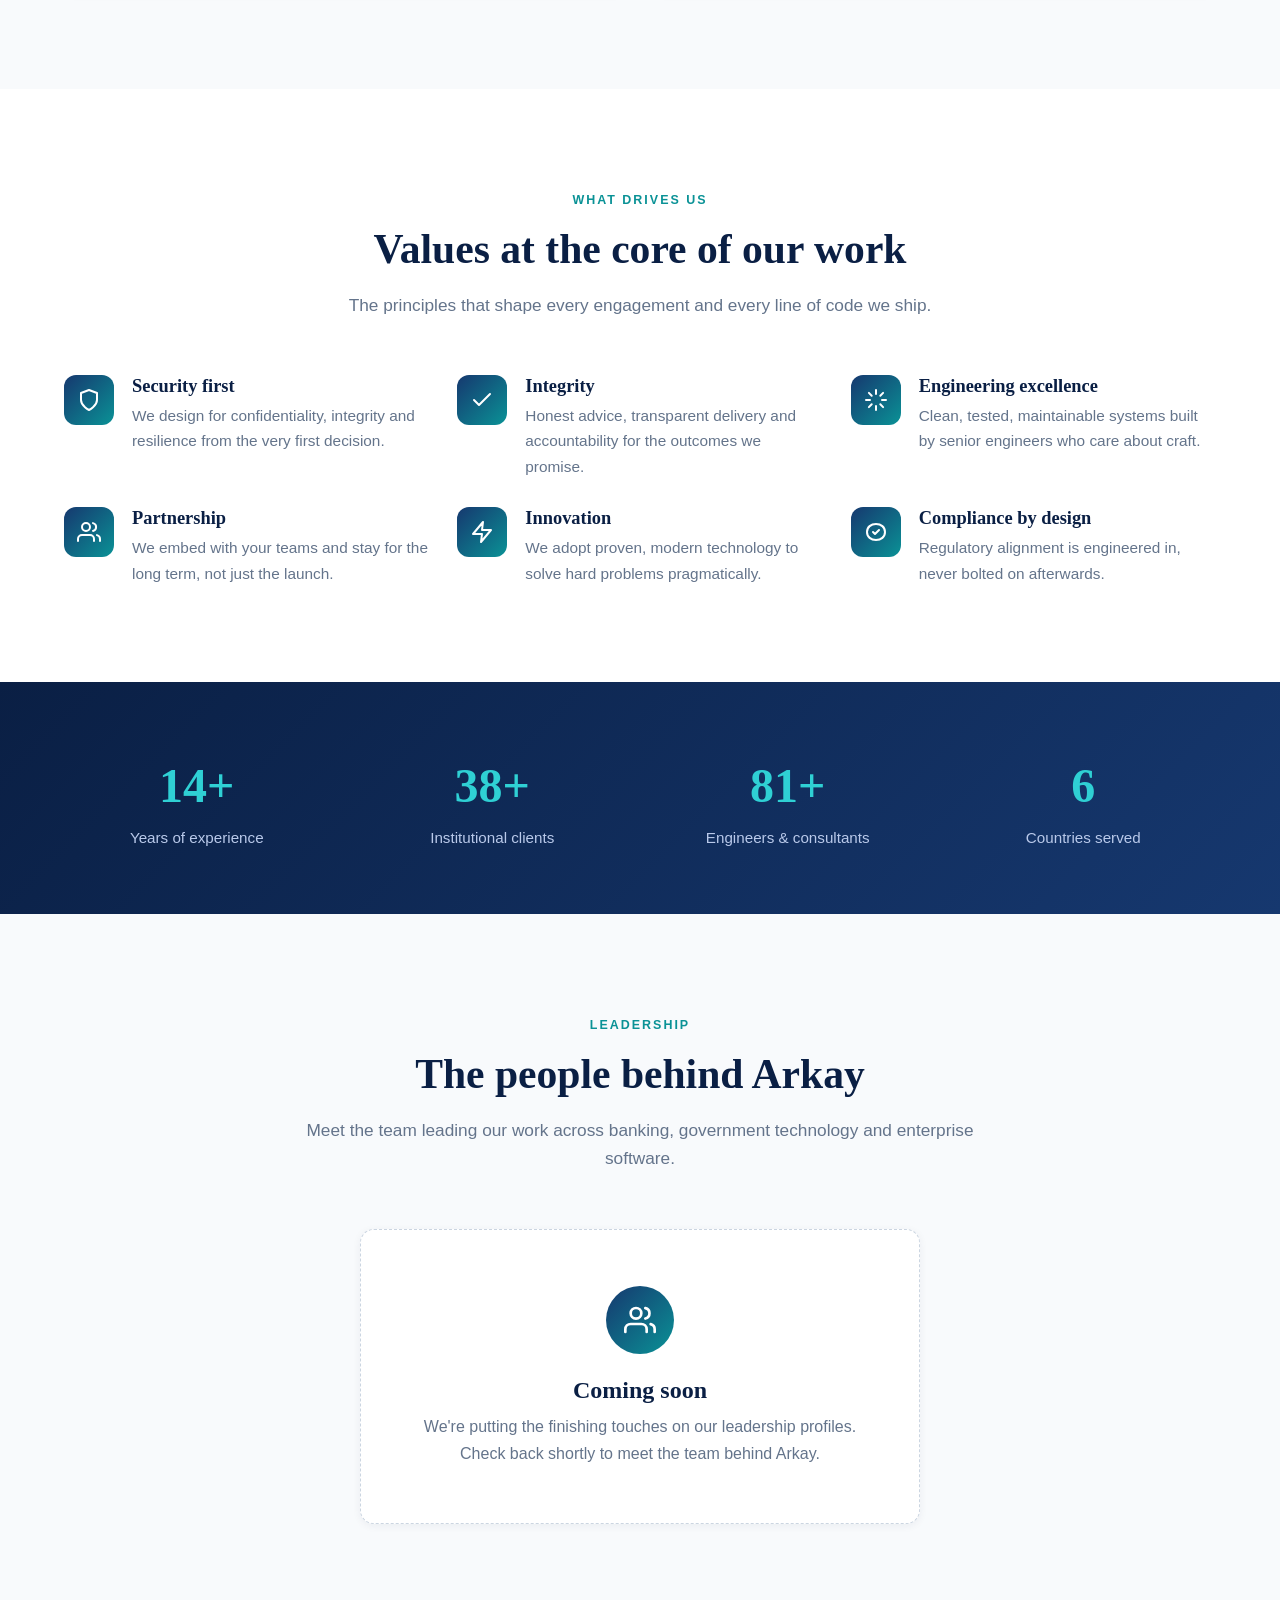
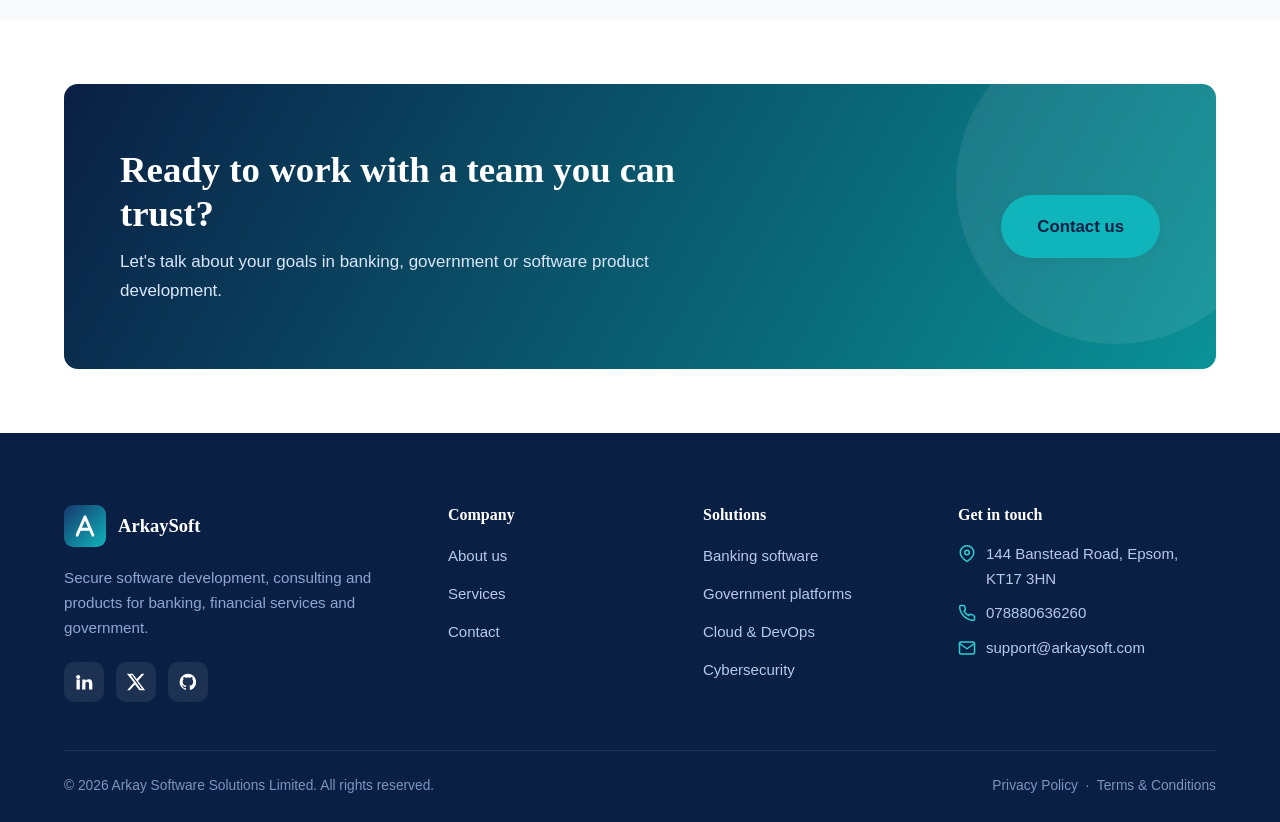
==== commit c74c47fe: "Change contact email to support@arkaysoft.com Replace hello@arkaysoft.com with support@arkaysoft.com" ====
--- a/about.html
+++ b/about.html
@@ -195,7 +195,7 @@
           <ul class="footer-contact">
             <li><svg viewBox="0 0 24 24" fill="none" stroke="currentColor" stroke-width="2" stroke-linecap="round" stroke-linejoin="round"><path d="M21 10c0 6-9 12-9 12s-9-6-9-12a9 9 0 0118 0z"/><circle cx="12" cy="10" r="3"/></svg>144 Banstead Road, Epsom, KT17 3HN</li>
             <li><svg viewBox="0 0 24 24" fill="none" stroke="currentColor" stroke-width="2" stroke-linecap="round" stroke-linejoin="round"><path d="M22 16.9v3a2 2 0 01-2.2 2 19.8 19.8 0 01-8.6-3 19.5 19.5 0 01-6-6 19.8 19.8 0 01-3-8.6A2 2 0 014.1 2h3a2 2 0 012 1.7c.1.9.3 1.8.6 2.6a2 2 0 01-.5 2.1L8 9.5a16 16 0 006 6l1.1-1.1a2 2 0 012.1-.5c.8.3 1.7.5 2.6.6a2 2 0 011.7 2z"/></svg>078880636260</li>
-            <li><svg viewBox="0 0 24 24" fill="none" stroke="currentColor" stroke-width="2" stroke-linecap="round" stroke-linejoin="round"><rect x="2" y="4" width="20" height="16" rx="2"/><path d="M22 6l-10 7L2 6"/></svg>hello@arkaysoft.com</li>
+            <li><svg viewBox="0 0 24 24" fill="none" stroke="currentColor" stroke-width="2" stroke-linecap="round" stroke-linejoin="round"><rect x="2" y="4" width="20" height="16" rx="2"/><path d="M22 6l-10 7L2 6"/></svg>support@arkaysoft.com</li>
           </ul>
         </div>
       </div>
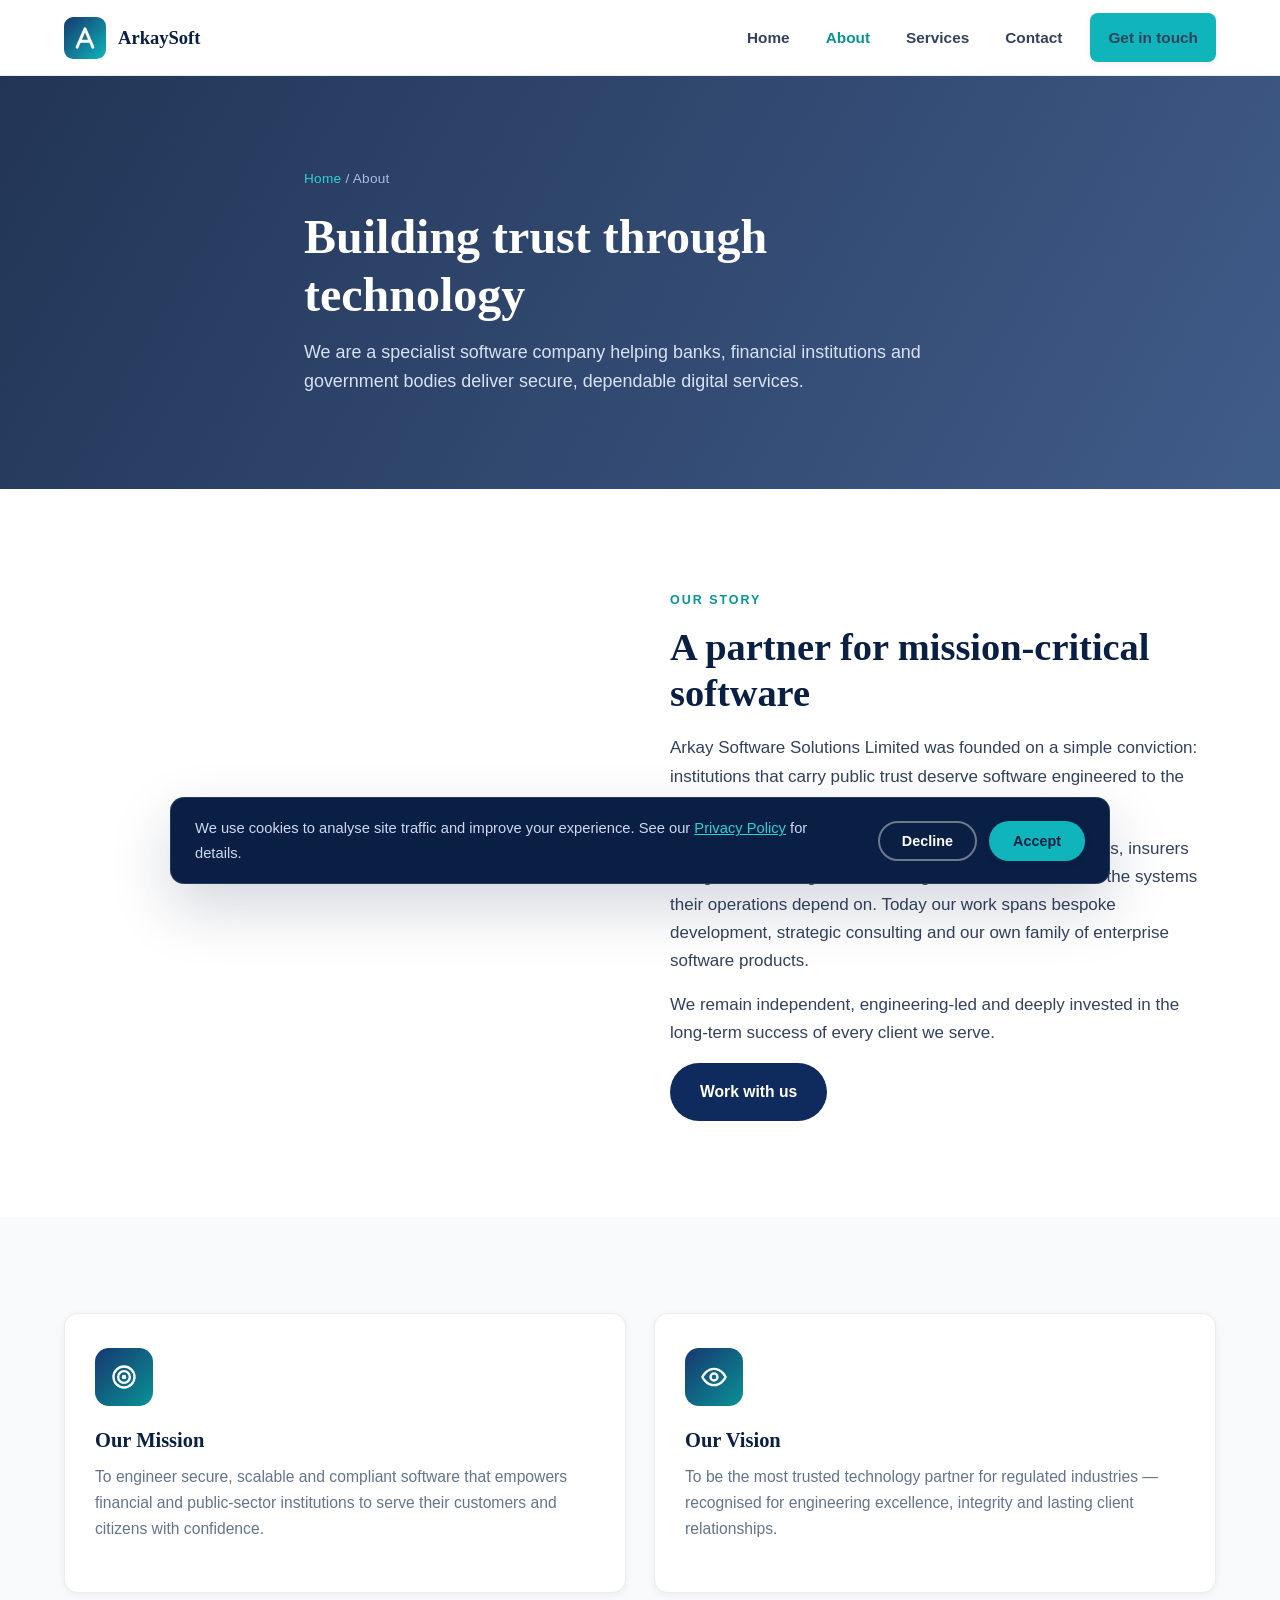
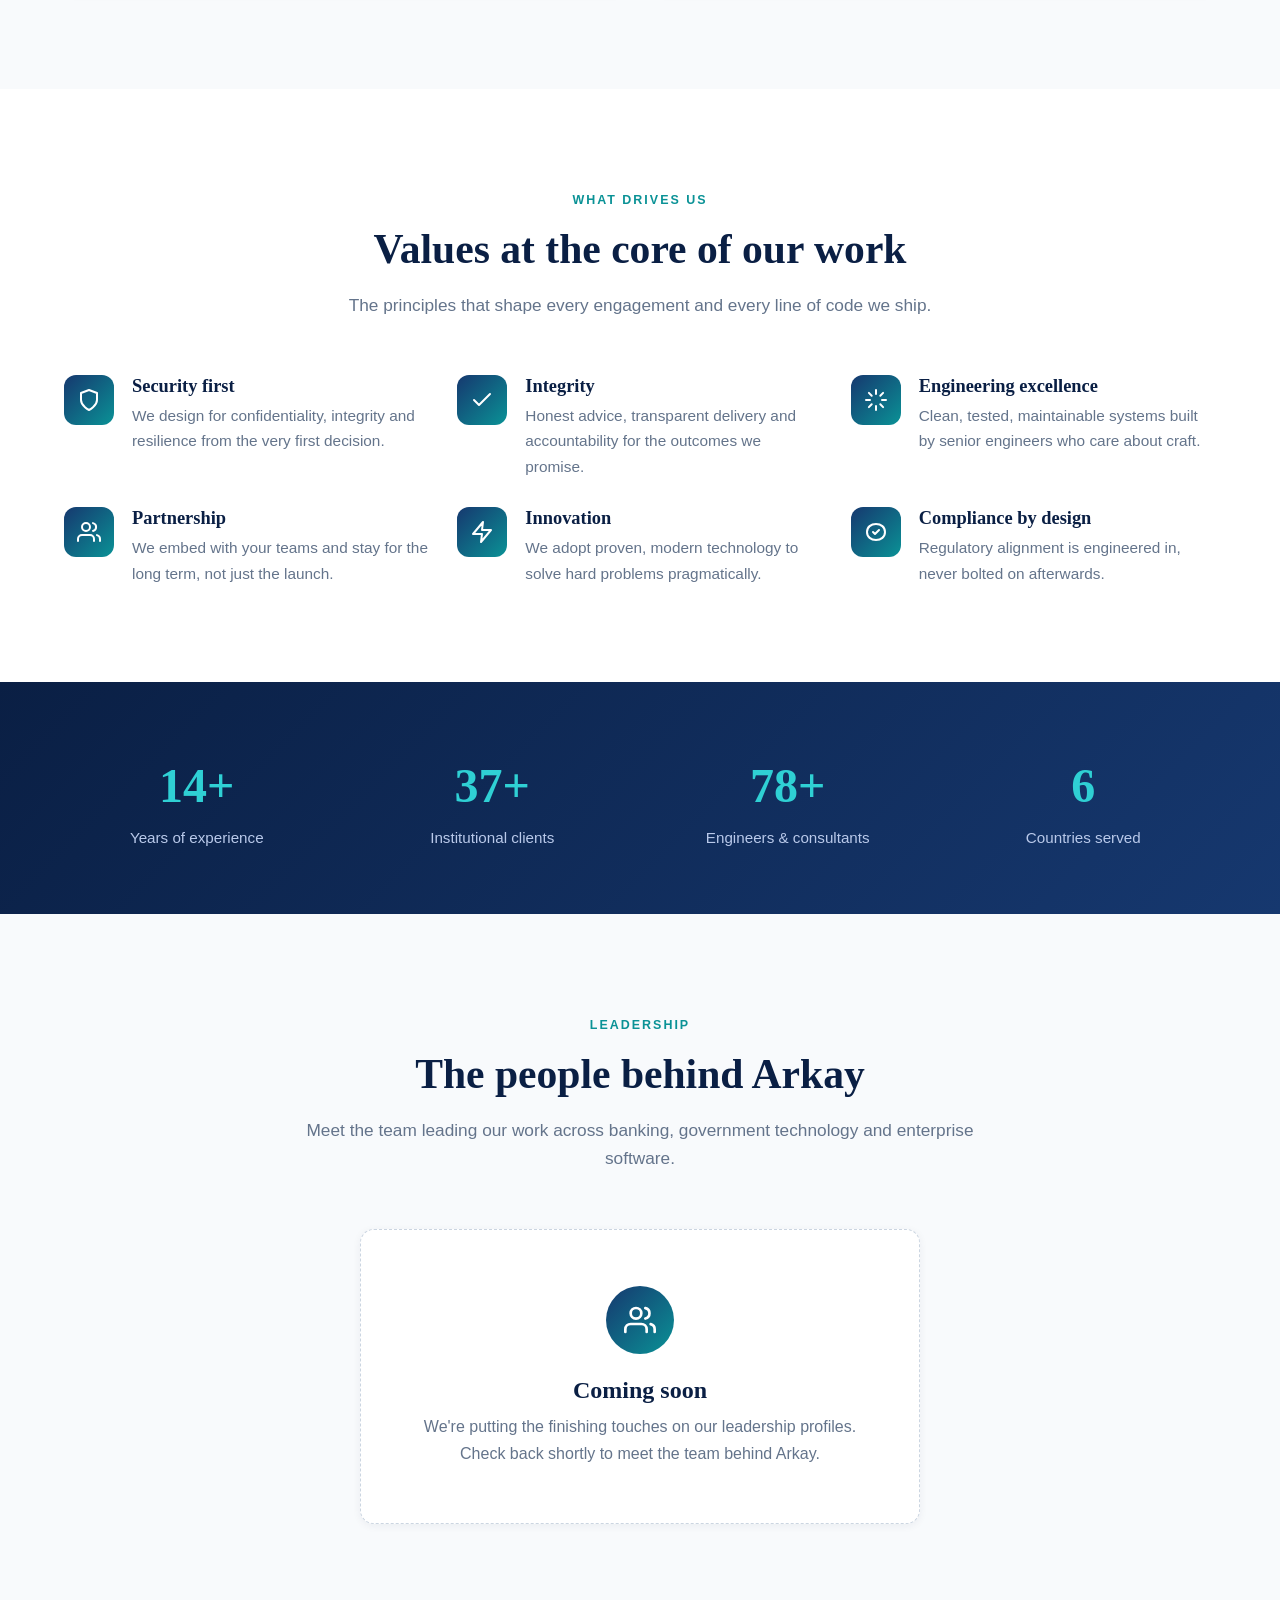
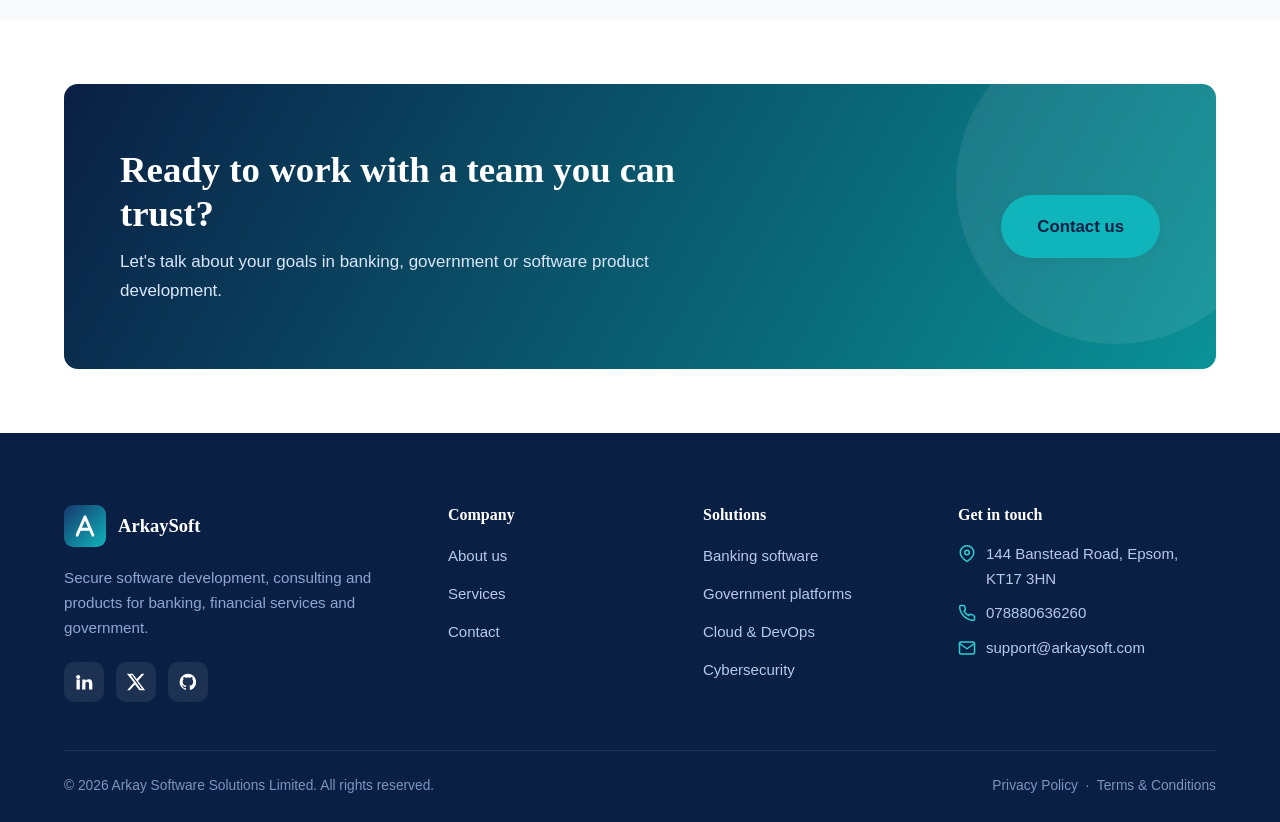
==== commit 063324c6: "Add favicon/app-icon set, social share image, and logo assets - App icons: favicon-16/32.png, apple-" ====
--- a/about.html
+++ b/about.html
@@ -5,7 +5,24 @@
   <meta name="viewport" content="width=device-width, initial-scale=1.0" />
   <title>About Us | Arkay Software Solutions Limited</title>
   <meta name="description" content="Learn about Arkay Software Solutions Limited — our mission, values and the team delivering secure software for banking and government since 2009." />
+  <meta property="og:type" content="website" />
+  <meta property="og:site_name" content="Arkay Software Solutions Limited" />
+  <meta property="og:url" content="https://arkaysoft.com/about.html" />
+  <meta property="og:title" content="About Us | Arkay Software Solutions Limited" />
+  <meta property="og:description" content="Learn about Arkay Software Solutions Limited — our mission, values and the team delivering secure software for banking and government since 2009." />
+  <meta property="og:image" content="https://arkaysoft.com/assets/og-image.jpg" />
+  <meta property="og:image:width" content="1200" />
+  <meta property="og:image:height" content="630" />
+  <meta name="twitter:card" content="summary_large_image" />
+  <meta name="twitter:title" content="About Us | Arkay Software Solutions Limited" />
+  <meta name="twitter:description" content="Learn about Arkay Software Solutions Limited — our mission, values and the team delivering secure software for banking and government since 2009." />
+  <meta name="twitter:image" content="https://arkaysoft.com/assets/og-image.jpg" />
   <link rel="icon" type="image/svg+xml" href="assets/favicon.svg" />
+  <link rel="icon" type="image/png" sizes="32x32" href="assets/favicon-32.png" />
+  <link rel="icon" type="image/png" sizes="16x16" href="assets/favicon-16.png" />
+  <link rel="apple-touch-icon" sizes="180x180" href="assets/apple-touch-icon.png" />
+  <link rel="manifest" href="site.webmanifest" />
+  <meta name="theme-color" content="#0a1f44" />
   <link rel="preconnect" href="https://images.unsplash.com" />
   <link rel="stylesheet" href="css/styles.css" />
 </head>
